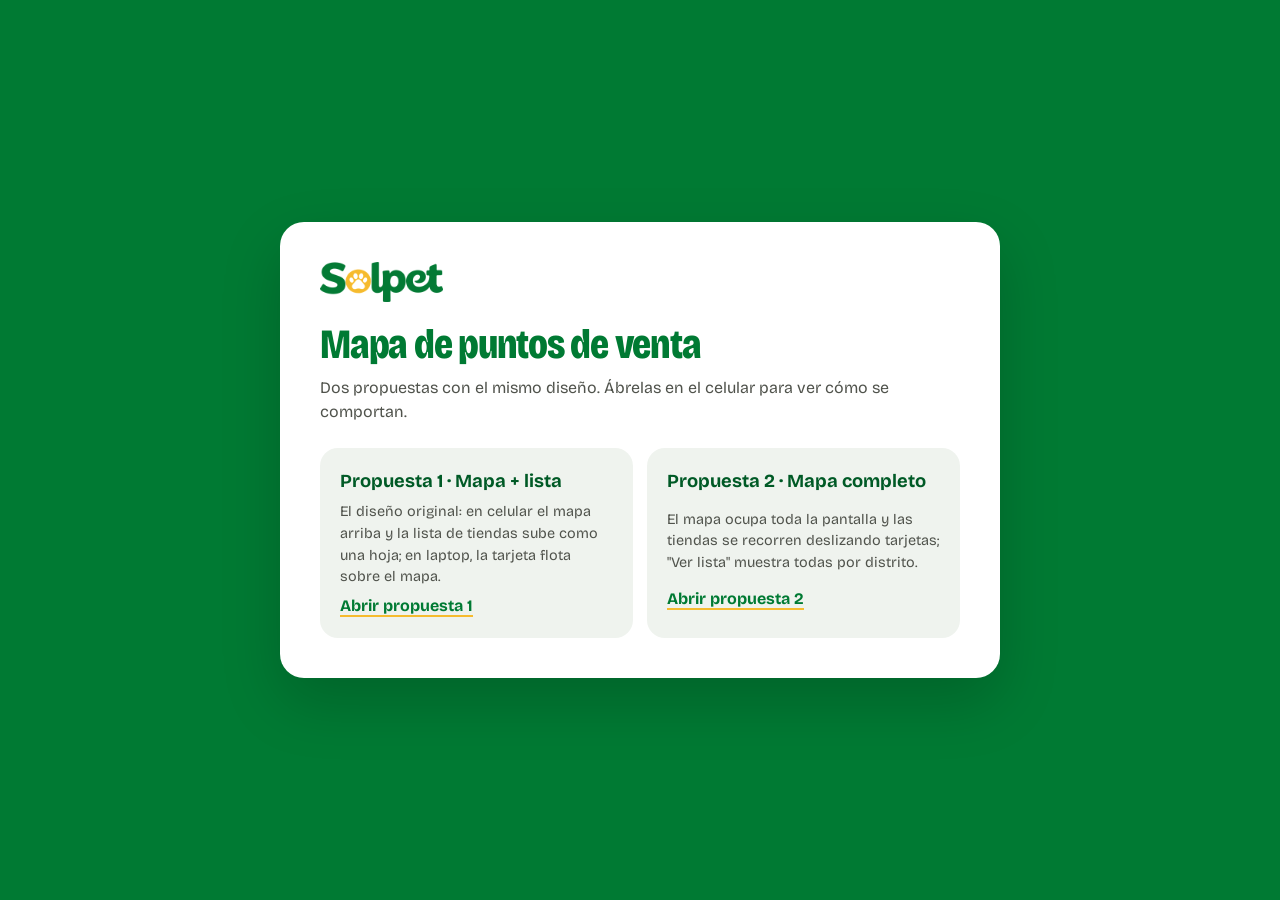
==== index.html @ 0535cb9a "Mapa de puntos de venta Solpet: dos propuestas y QR Mapa interactivo con el logo de Solpet y el verd" ====
<!doctype html>
<html lang="es">
<head>
  <meta charset="utf-8">
  <meta name="viewport" content="width=device-width, initial-scale=1, viewport-fit=cover">
  <title>Solpet | Mapa de puntos de venta</title>
  <meta name="robots" content="noindex">
  <meta name="theme-color" content="#007A33">
  <link rel="icon" type="image/png" href="assets/favicon.png">
  <link rel="preconnect" href="https://fonts.googleapis.com">
  <link rel="preconnect" href="https://fonts.gstatic.com" crossorigin>
  <link href="https://fonts.googleapis.com/css2?family=Bricolage+Grotesque:opsz,wdth,wght@12..96,75..100,400..800&display=swap" rel="stylesheet">
  <link rel="stylesheet" href="comun/base.css">
  <style>
    body { min-height: 100svh; display: grid; place-items: center; padding: 24px 16px calc(24px + var(--safe-b)); background: var(--verde); }
    .pick { width: min(720px, 100%); background: var(--blanco); border-radius: 24px; padding: clamp(22px, 5vw, 40px); box-shadow: 0 24px 60px rgba(0, 0, 0, .18); }
    .pick > img { height: 40px; width: auto; }
    h1 { margin-top: 22px; font-weight: 800; font-variation-settings: "wdth" 80; font-size: clamp(1.9rem, 6vw, 2.6rem); line-height: 1; letter-spacing: -.03em; color: var(--verde); }
    .pick > p { margin-top: 10px; }
    .opts { display: grid; grid-template-columns: repeat(auto-fit, minmax(240px, 1fr)); gap: 14px; margin-top: 24px; }
    .opt { display: grid; gap: 6px; padding: 18px; border-radius: 18px; background: var(--bruma); text-decoration: none; border: 2px solid transparent; transition: border-color .2s; }
    .opt:hover { border-color: var(--amarillo); }
    .opt b { color: var(--verde-900); font-size: 1.15rem; }
    .opt span { font-size: .9rem; }
    .opt em { font-style: normal; font-weight: 700; color: var(--verde); text-decoration: underline; text-decoration-color: var(--amarillo); text-decoration-thickness: 2px; text-underline-offset: 4px; }
  </style>
</head>
<body>
  <main class="pick">
    <img src="assets/solpet-logo.webp" alt="Solpet" width="640" height="208">
    <h1>Mapa de puntos de venta</h1>
    <p>Dos propuestas con el mismo diseño. Ábrelas en el celular para ver cómo se comportan.</p>
    <div class="opts">
      <a class="opt" href="propuesta-1/">
        <b>Propuesta 1 · Mapa + lista</b>
        <span>El diseño original: en celular el mapa arriba y la lista de tiendas sube como una hoja; en laptop, la tarjeta flota sobre el mapa.</span>
        <em>Abrir propuesta 1</em>
      </a>
      <a class="opt" href="propuesta-2/">
        <b>Propuesta 2 · Mapa completo</b>
        <span>El mapa ocupa toda la pantalla y las tiendas se recorren deslizando tarjetas; "Ver lista" muestra todas por distrito.</span>
        <em>Abrir propuesta 2</em>
      </a>
    </div>
  </main>
</body>
</html>
---- comun/base.css ----
/* Mapa Solpet: paleta, tipografía y piezas comunes (lista de tiendas, buscador, pines) */
:root {
  --verde: #007A33;
  --verde-900: #005a26;
  --verde-050: #e6f2ea;
  --amarillo: #F6BB2F;
  --amarillo-100: #fdf1d3;
  --plomo: #50534c;
  --bruma: #eff3ee;
  --linea: #dfe6df;
  --blanco: #ffffff;

  --display: "Bricolage Grotesque", system-ui, -apple-system, "Segoe UI", sans-serif;
  --ease: cubic-bezier(.7, 0, .2, 1);
  --safe-b: env(safe-area-inset-bottom, 0px);
  --safe-t: env(safe-area-inset-top, 0px);
}

*, *::before, *::after { box-sizing: border-box; }
html { -webkit-text-size-adjust: 100%; }
body {
  margin: 0;
  background: var(--bruma);
  color: var(--plomo);
  font-family: var(--display);
  font-size: 1rem;
  line-height: 1.5;
  font-optical-sizing: auto;
  -webkit-font-smoothing: antialiased;
  -webkit-tap-highlight-color: transparent;
}
img { display: block; max-width: 100%; }
h1, h2, h3, p, ul { margin: 0; }
ul { padding: 0; list-style: none; }
a { color: inherit; }
button, input { font: inherit; color: inherit; }
:focus-visible { outline: 2.5px solid var(--verde); outline-offset: 2px; }
[hidden] { display: none !important; }
.sr-only {
  position: absolute; width: 1px; height: 1px; overflow: hidden;
  clip: rect(0 0 0 0); white-space: nowrap;
}

/* ---------- botones ---------- */
.btn {
  display: inline-flex; align-items: center; justify-content: center; gap: 8px;
  min-height: 46px; padding: 0 18px;
  border-radius: 999px; border: 2px solid transparent;
  font-weight: 700; font-size: .95rem; line-height: 1; white-space: nowrap;
  text-decoration: none; cursor: pointer;
  transition: background-color .2s, color .2s, border-color .2s, transform .2s;
}
.btn:active { transform: scale(.97); }
.btn svg { width: 18px; height: 18px; flex: none; }
.btn--verde { background: var(--verde); color: var(--blanco); }
.btn--verde:hover { background: var(--verde-900); }
.btn--verde:disabled { opacity: .7; cursor: progress; }

/* ---------- buscador ---------- */
.search { position: relative; flex: 1; min-width: 0; }
.search svg {
  position: absolute; left: 15px; top: 50%; width: 18px; height: 18px; transform: translateY(-50%);
  color: var(--verde); pointer-events: none;
}
.search input {
  width: 100%; min-height: 46px; padding: 0 16px 0 42px;
  border: 1.5px solid #cfdad1; border-radius: 999px; background: var(--bruma); color: var(--verde-900);
  font-size: 1rem; /* 16px: evita que iOS haga zoom al escribir */
  -webkit-appearance: none; appearance: none;
}
.search input::placeholder { color: #85908a; }
.search input:focus-visible { outline: none; border-color: var(--verde); background: var(--blanco); box-shadow: 0 0 0 3px rgba(0, 122, 51, .15); }
.search input::-webkit-search-cancel-button { cursor: pointer; }

/* ---------- lista de tiendas ---------- */
.stores__count { font-size: .88rem; color: var(--plomo); }
.stores__district {
  position: sticky; top: 0; z-index: 1;
  display: flex; justify-content: space-between; align-items: center;
  padding: 12px 0 6px; background: var(--blanco);
  font-size: .78rem; font-weight: 700; letter-spacing: .03em; text-transform: uppercase; color: var(--verde);
}
.stores__district span {
  min-width: 24px; height: 24px; padding: 0 6px; border-radius: 999px; display: grid; place-items: center;
  background: var(--verde-050); font-size: .75rem;
}
.store {
  display: grid; grid-template-columns: 52px minmax(0, 1fr) auto; align-items: center; gap: 12px;
  padding: 10px; margin: 0 -10px; border-radius: 14px;
  cursor: pointer;
  transition: background-color .15s;
}
@media (hover: hover) { .store:hover { background: var(--bruma); } }
.store.is-active { background: var(--amarillo-100); box-shadow: inset 3px 0 0 var(--amarillo); }
.store__pick { min-width: 0; padding: 0; background: none; border: 0; text-align: left; cursor: pointer; }
.store__pick:focus-visible { outline-offset: 6px; border-radius: 4px; }
.store__logo {
  width: 52px; height: 52px; display: grid; place-items: center; flex: none;
  background: var(--blanco); border: 1px solid #e3e8e2; border-radius: 12px; overflow: hidden;
}
.store__logo img { width: 100%; height: 100%; object-fit: cover; }
.store__logo--initials { background: var(--verde); border-color: var(--verde); color: var(--amarillo); font-weight: 800; font-size: 1.05rem; letter-spacing: .02em; }
.store--online, .store--nopin { cursor: default; }
.store--online:hover, .store--nopin:hover { background: none; }
.store--online .store__pick, .store--nopin .store__pick { cursor: default; color: inherit; }
.store__name { display: block; font-weight: 700; color: var(--verde-900); line-height: 1.2; }
.store__addr { display: block; font-size: .85rem; line-height: 1.3; margin-top: 2px; }
.store__note { display: block; font-size: .78rem; line-height: 1.3; color: var(--verde); margin-top: 2px; }
.store__dist { display: inline-block; margin-top: 4px; padding: 1px 8px; border-radius: 999px; background: var(--verde-050); font-size: .76rem; color: var(--verde-900); font-weight: 700; }
.store__go {
  display: inline-flex; align-items: center; min-height: 36px;
  font-size: .84rem; font-weight: 700; color: var(--verde);
  text-decoration: underline; text-decoration-color: var(--amarillo); text-decoration-thickness: 2px; text-underline-offset: 4px;
  white-space: nowrap;
}
.store__go:hover { color: var(--verde-900); }
.store__links { display: flex; flex-direction: column; align-items: flex-end; gap: 0; }
.store__web {
  display: inline-flex; align-items: center; gap: 4px; min-height: 32px;
  font-size: .8rem; font-weight: 700; color: var(--verde-900); white-space: nowrap; text-decoration: none;
}
.store__web::after { content: "↗"; font-size: .9em; color: var(--verde); }
.store__web:hover { text-decoration: underline; text-decoration-color: var(--amarillo); text-decoration-thickness: 2px; text-underline-offset: 4px; }
.stores__empty { padding: 18px 0; font-size: .92rem; }

/* ---------- mapa ---------- */
.map { background: var(--bruma); }
.map__fallback { position: absolute; inset: 0; display: grid; place-items: center; color: var(--verde); padding: 24px; text-align: center; }
.me-dot {
  width: 18px; height: 18px; border-radius: 50%;
  background: #2f7bf5; border: 3px solid var(--blanco);
  box-shadow: 0 0 0 6px rgba(47, 123, 245, .25), 0 2px 6px rgba(0, 0, 0, .25);
}
.maplibregl-ctrl-group { border-radius: 12px !important; box-shadow: 0 6px 18px rgba(0, 60, 25, .16) !important; overflow: hidden; }
.maplibregl-ctrl-group button { width: 38px !important; height: 38px !important; }
.maplibregl-ctrl-attrib { font-size: 10px; }
.maplibregl-cooperative-gesture-screen { font-family: var(--display); background: rgba(0, 90, 38, .55) !important; }

/* tarjeta emergente del pin */
.maplibregl-popup-content {
  padding: 14px 16px; border-radius: 16px;
  font-family: var(--display); color: var(--plomo);
  box-shadow: 0 14px 34px rgba(0, 60, 25, .22);
}
.maplibregl-popup-close-button { font-size: 20px; width: 32px; height: 32px; color: var(--verde); border-radius: 0 16px 0 10px; }
.pop { display: grid; gap: 3px; min-width: 190px; padding-right: 10px; }
.pop .store__logo { width: 56px; height: 56px; margin-bottom: 6px; }
.pop strong { color: var(--verde-900); font-size: 1rem; line-height: 1.2; }
.pop span { font-size: .85rem; line-height: 1.35; }
.pop .store__links { flex-direction: row; justify-content: flex-start; gap: 16px; margin-top: 2px; }
.pop .store__go, .pop .store__web { min-height: 30px; }

@media (prefers-reduced-motion: reduce) {
  *, *::before, *::after { transition-duration: 0s !important; animation-duration: 0s !important; scroll-behavior: auto !important; }
}
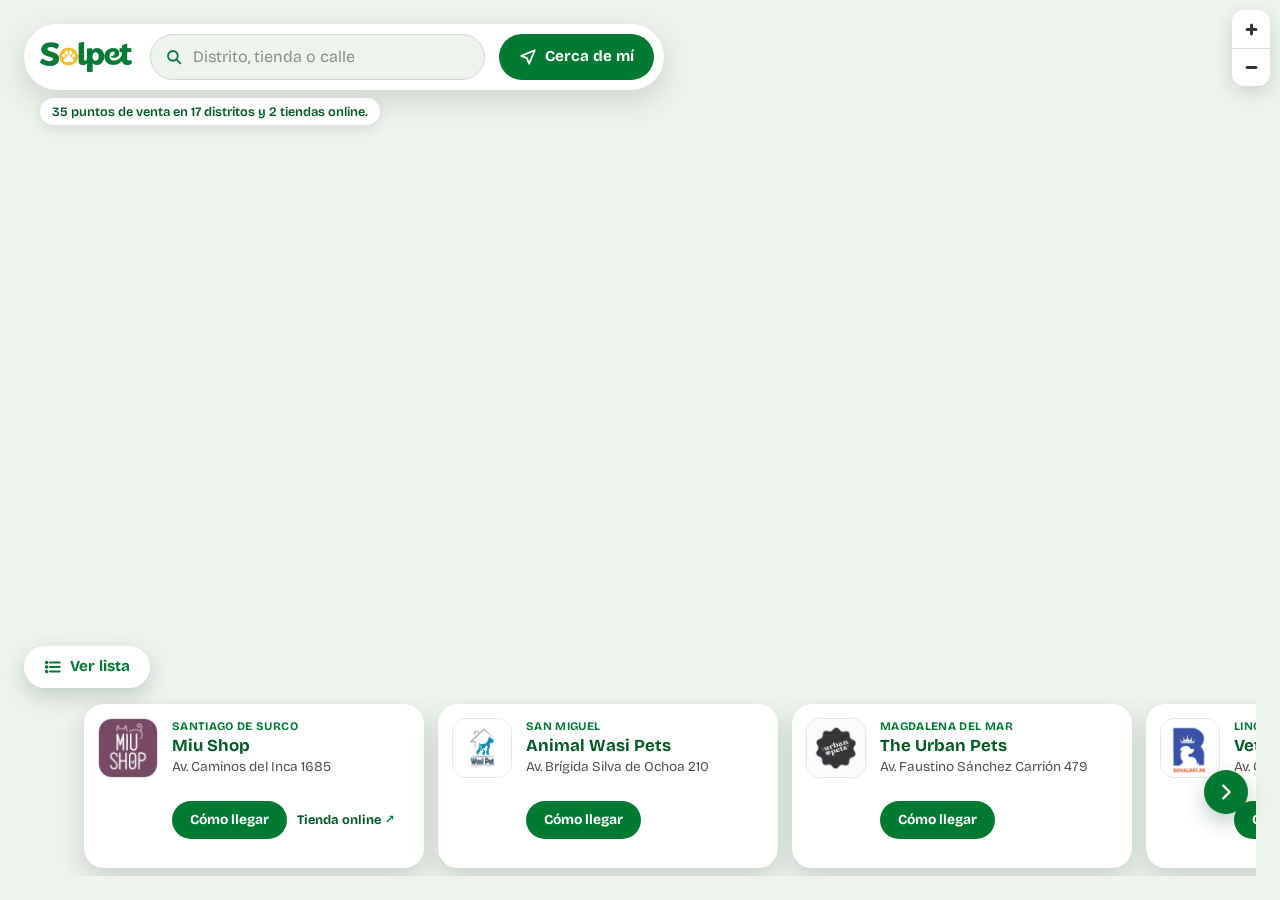
==== commit 716eaf65: "Solo la propuesta 2 en la raiz del sitio, logos que faltaban y QR nuevo El mapa a pantalla completa " ====
--- a/index.html
+++ b/index.html
@@ -3,45 +3,68 @@
 <head>
   <meta charset="utf-8">
   <meta name="viewport" content="width=device-width, initial-scale=1, viewport-fit=cover">
-  <title>Solpet | Mapa de puntos de venta</title>
-  <meta name="robots" content="noindex">
+  <title>Solpet | Puntos de venta</title>
+  <meta name="description" content="Encuentra las tiendas y veterinarias de Lima donde están los productos de Solpet.">
   <meta name="theme-color" content="#007A33">
   <link rel="icon" type="image/png" href="assets/favicon.png">
+  <link rel="apple-touch-icon" href="assets/apple-touch-icon.png">
+  <meta property="og:title" content="Solpet | Puntos de venta">
+  <meta property="og:description" content="Encuentra las tiendas y veterinarias de Lima donde están los productos de Solpet.">
+  <meta property="og:image" content="assets/icono-512.png">
   <link rel="preconnect" href="https://fonts.googleapis.com">
   <link rel="preconnect" href="https://fonts.gstatic.com" crossorigin>
+  <link rel="preconnect" href="https://tiles.openfreemap.org" crossorigin>
   <link href="https://fonts.googleapis.com/css2?family=Bricolage+Grotesque:opsz,wdth,wght@12..96,75..100,400..800&display=swap" rel="stylesheet">
-  <link rel="stylesheet" href="comun/base.css">
-  <style>
-    body { min-height: 100svh; display: grid; place-items: center; padding: 24px 16px calc(24px + var(--safe-b)); background: var(--verde); }
-    .pick { width: min(720px, 100%); background: var(--blanco); border-radius: 24px; padding: clamp(22px, 5vw, 40px); box-shadow: 0 24px 60px rgba(0, 0, 0, .18); }
-    .pick > img { height: 40px; width: auto; }
-    h1 { margin-top: 22px; font-weight: 800; font-variation-settings: "wdth" 80; font-size: clamp(1.9rem, 6vw, 2.6rem); line-height: 1; letter-spacing: -.03em; color: var(--verde); }
-    .pick > p { margin-top: 10px; }
-    .opts { display: grid; grid-template-columns: repeat(auto-fit, minmax(240px, 1fr)); gap: 14px; margin-top: 24px; }
-    .opt { display: grid; gap: 6px; padding: 18px; border-radius: 18px; background: var(--bruma); text-decoration: none; border: 2px solid transparent; transition: border-color .2s; }
-    .opt:hover { border-color: var(--amarillo); }
-    .opt b { color: var(--verde-900); font-size: 1.15rem; }
-    .opt span { font-size: .9rem; }
-    .opt em { font-style: normal; font-weight: 700; color: var(--verde); text-decoration: underline; text-decoration-color: var(--amarillo); text-decoration-thickness: 2px; text-underline-offset: 4px; }
-  </style>
+  <link rel="stylesheet" href="assets/vendor/maplibre/maplibre-gl.css">
+  <link rel="stylesheet" href="mapa/base.css">
+  <link rel="stylesheet" href="mapa/estilos.css">
+  <script src="assets/vendor/maplibre/maplibre-gl.js" defer></script>
+  <script src="mapa/tiendas.js" defer></script>
+  <script src="mapa/mapa.js" defer></script>
+  <script src="mapa/app.js" defer></script>
 </head>
 <body>
-  <main class="pick">
-    <img src="assets/solpet-logo.webp" alt="Solpet" width="640" height="208">
-    <h1>Mapa de puntos de venta</h1>
-    <p>Dos propuestas con el mismo diseño. Ábrelas en el celular para ver cómo se comportan.</p>
-    <div class="opts">
-      <a class="opt" href="propuesta-1/">
-        <b>Propuesta 1 · Mapa + lista</b>
-        <span>El diseño original: en celular el mapa arriba y la lista de tiendas sube como una hoja; en laptop, la tarjeta flota sobre el mapa.</span>
-        <em>Abrir propuesta 1</em>
-      </a>
-      <a class="opt" href="propuesta-2/">
-        <b>Propuesta 2 · Mapa completo</b>
-        <span>El mapa ocupa toda la pantalla y las tiendas se recorren deslizando tarjetas; "Ver lista" muestra todas por distrito.</span>
-        <em>Abrir propuesta 2</em>
-      </a>
+  <h1 class="sr-only">Solpet: puntos de venta en Lima</h1>
+  <div class="map" id="map" role="region" aria-label="Mapa de puntos de venta en Lima"></div>
+
+  <!-- barra superior: logo, buscador y "cerca de mí" -->
+  <header class="bar">
+    <div class="bar__row">
+      <img class="bar__logo" src="assets/solpet-logo.webp" alt="Solpet" width="640" height="208">
+      <label class="search">
+        <span class="sr-only">Buscar por distrito, tienda o calle</span>
+        <svg viewBox="0 0 24 24" aria-hidden="true" fill="none" stroke="currentColor" stroke-width="2.4" stroke-linecap="round"><circle cx="10.5" cy="10.5" r="6.5"/><path d="m15.5 15.5 5 5"/></svg>
+        <input id="store-q" type="search" placeholder="Distrito, tienda o calle" autocomplete="off" enterkeyhint="search">
+      </label>
+      <button class="btn btn--verde bar__near" id="near-me" type="button" aria-label="Ver los puntos de venta más cercanos a mí">
+        <svg viewBox="0 0 24 24" aria-hidden="true" fill="none" stroke="currentColor" stroke-width="2.4" stroke-linecap="round" stroke-linejoin="round"><path d="M21 3 3 10.5l7.5 3 3 7.5z"/></svg>
+        <span>Cerca de mí</span>
+      </button>
     </div>
-  </main>
+    <p class="bar__count" id="store-count" aria-live="polite"></p>
+  </header>
+
+  <!-- tarjetas que se deslizan; cada una corresponde a un pin -->
+  <section class="deck" aria-label="Puntos de venta">
+    <button class="btn deck__list-btn" id="open-list" type="button" aria-expanded="false" aria-controls="sheet">
+      <svg viewBox="0 0 24 24" aria-hidden="true" fill="none" stroke="currentColor" stroke-width="2.4" stroke-linecap="round"><path d="M8 6h13M8 12h13M8 18h13"/><circle cx="3.5" cy="6" r="1.2" fill="currentColor"/><circle cx="3.5" cy="12" r="1.2" fill="currentColor"/><circle cx="3.5" cy="18" r="1.2" fill="currentColor"/></svg>
+      <span>Ver lista</span>
+    </button>
+    <button class="deck__nav deck__nav--prev" type="button" data-dir="-1" aria-label="Tienda anterior"><svg viewBox="0 0 24 24" aria-hidden="true" fill="none" stroke="currentColor" stroke-width="2.6" stroke-linecap="round" stroke-linejoin="round"><path d="m15 5-7 7 7 7"/></svg></button>
+    <ul class="deck__track" id="deck"></ul>
+    <button class="deck__nav deck__nav--next" type="button" data-dir="1" aria-label="Tienda siguiente"><svg viewBox="0 0 24 24" aria-hidden="true" fill="none" stroke="currentColor" stroke-width="2.6" stroke-linecap="round" stroke-linejoin="round"><path d="m9 5 7 7-7 7"/></svg></button>
+  </section>
+
+  <!-- lista completa por distrito -->
+  <aside class="sheet" id="sheet" aria-labelledby="t-lista" inert>
+    <div class="sheet__head">
+      <span class="sheet__grip" aria-hidden="true"></span>
+      <h2 class="sheet__title" id="t-lista">Encuéntranos en</h2>
+      <button class="sheet__close" id="close-list" type="button" aria-label="Cerrar la lista y volver al mapa">
+        <svg viewBox="0 0 24 24" aria-hidden="true" fill="none" stroke="currentColor" stroke-width="2.6" stroke-linecap="round"><path d="M6 6l12 12M18 6 6 18"/></svg>
+      </button>
+    </div>
+    <div class="sheet__list" id="store-list"></div>
+  </aside>
 </body>
 </html>
--- a/assets/vendor/maplibre/maplibre-gl.css
+++ b/assets/vendor/maplibre/maplibre-gl.css
@@ -0,0 +1 @@
+.maplibregl-map{font:12px/20px Helvetica Neue,Arial,Helvetica,sans-serif;overflow:hidden;position:relative;-webkit-tap-highlight-color:rgb(0 0 0/0)}.maplibregl-canvas{left:0;position:absolute;top:0}.maplibregl-map:fullscreen{height:100%;width:100%}.maplibregl-ctrl-group button.maplibregl-ctrl-compass{touch-action:none}.maplibregl-canvas-container.maplibregl-interactive,.maplibregl-ctrl-group button.maplibregl-ctrl-compass{cursor:grab;-webkit-user-select:none;-moz-user-select:none;user-select:none}.maplibregl-canvas-container.maplibregl-interactive.maplibregl-track-pointer{cursor:pointer}.maplibregl-canvas-container.maplibregl-interactive:active,.maplibregl-ctrl-group button.maplibregl-ctrl-compass:active{cursor:grabbing}.maplibregl-canvas-container.maplibregl-touch-zoom-rotate,.maplibregl-canvas-container.maplibregl-touch-zoom-rotate .maplibregl-canvas{touch-action:pan-x pan-y}.maplibregl-canvas-container.maplibregl-touch-drag-pan,.maplibregl-canvas-container.maplibregl-touch-drag-pan .maplibregl-canvas{touch-action:pinch-zoom}.maplibregl-canvas-container.maplibregl-touch-zoom-rotate.maplibregl-touch-drag-pan,.maplibregl-canvas-container.maplibregl-touch-zoom-rotate.maplibregl-touch-drag-pan .maplibregl-canvas{touch-action:none}.maplibregl-canvas-container.maplibregl-touch-drag-pan.maplibregl-cooperative-gestures,.maplibregl-canvas-container.maplibregl-touch-drag-pan.maplibregl-cooperative-gestures .maplibregl-canvas{touch-action:pan-x pan-y}.maplibregl-ctrl-bottom-left,.maplibregl-ctrl-bottom-right,.maplibregl-ctrl-top-left,.maplibregl-ctrl-top-right{pointer-events:none;position:absolute;z-index:2}.maplibregl-ctrl-top-left{left:0;top:0}.maplibregl-ctrl-top-right{right:0;top:0}.maplibregl-ctrl-bottom-left{bottom:0;left:0}.maplibregl-ctrl-bottom-right{bottom:0;right:0}.maplibregl-ctrl{clear:both;pointer-events:auto;transform:translate(0)}.maplibregl-ctrl-top-left .maplibregl-ctrl{float:left;margin:10px 0 0 10px}.maplibregl-ctrl-top-right .maplibregl-ctrl{float:right;margin:10px 10px 0 0}.maplibregl-ctrl-bottom-left .maplibregl-ctrl{float:left;margin:0 0 10px 10px}.maplibregl-ctrl-bottom-right .maplibregl-ctrl{float:right;margin:0 10px 10px 0}.maplibregl-ctrl-group{background:#fff;border-radius:4px}.maplibregl-ctrl-group:not(:empty){box-shadow:0 0 0 2px rgba(0,0,0,.1)}@media (forced-colors:active){.maplibregl-ctrl-group:not(:empty){box-shadow:0 0 0 2px ButtonText}}.maplibregl-ctrl-group button{background-color:transparent;border:0;box-sizing:border-box;cursor:pointer;display:block;height:29px;outline:none;padding:0;width:29px}.maplibregl-ctrl-group button+button{border-top:1px solid #ddd}.maplibregl-ctrl button .maplibregl-ctrl-icon{background-position:50%;background-repeat:no-repeat;display:block;height:100%;width:100%}@media (forced-colors:active){.maplibregl-ctrl-icon{background-color:transparent}.maplibregl-ctrl-group button+button{border-top:1px solid ButtonText}}.maplibregl-ctrl button::-moz-focus-inner{border:0;padding:0}.maplibregl-ctrl-attrib-button:focus,.maplibregl-ctrl-group button:focus{box-shadow:0 0 2px 2px #0096ff}.maplibregl-ctrl button:disabled{cursor:not-allowed}.maplibregl-ctrl button:disabled .maplibregl-ctrl-icon{opacity:.25}.maplibregl-ctrl button:not(:disabled):hover{background-color:rgb(0 0 0/5%)}.maplibregl-ctrl-group button:focus:focus-visible{box-shadow:0 0 2px 2px #0096ff}.maplibregl-ctrl-group button:focus:not(:focus-visible){box-shadow:none}.maplibregl-ctrl-group button:focus:first-child{border-radius:4px 4px 0 0}.maplibregl-ctrl-group button:focus:last-child{border-radius:0 0 4px 4px}.maplibregl-ctrl-group button:focus:only-child{border-radius:inherit}.maplibregl-ctrl button.maplibregl-ctrl-zoom-out .maplibregl-ctrl-icon{background-image:url("data:image/svg+xml;charset=utf-8,%3Csvg xmlns='http://www.w3.org/2000/svg' width='29' height='29' fill='%23333' viewBox='0 0 29 29'%3E%3Cpath d='M10 13c-.75 0-1.5.75-1.5 1.5S9.25 16 10 16h9c.75 0 1.5-.75 1.5-1.5S19.75 13 19 13z'/%3E%3C/svg%3E")}.maplibregl-ctrl button.maplibregl-ctrl-zoom-in .maplibregl-ctrl-icon{background-image:url("data:image/svg+xml;charset=utf-8,%3Csvg xmlns='http://www.w3.org/2000/svg' width='29' height='29' fill='%23333' viewBox='0 0 29 29'%3E%3Cpath d='M14.5 8.5c-.75 0-1.5.75-1.5 1.5v3h-3c-.75 0-1.5.75-1.5 1.5S9.25 16 10 16h3v3c0 .75.75 1.5 1.5 1.5S16 19.75 16 19v-3h3c.75 0 1.5-.75 1.5-1.5S19.75 13 19 13h-3v-3c0-.75-.75-1.5-1.5-1.5'/%3E%3C/svg%3E")}@media (forced-colors:active){.maplibregl-ctrl button.maplibregl-ctrl-zoom-out .maplibregl-ctrl-icon{background-image:url("data:image/svg+xml;charset=utf-8,%3Csvg xmlns='http://www.w3.org/2000/svg' width='29' height='29' fill='%23fff' viewBox='0 0 29 29'%3E%3Cpath d='M10 13c-.75 0-1.5.75-1.5 1.5S9.25 16 10 16h9c.75 0 1.5-.75 1.5-1.5S19.75 13 19 13z'/%3E%3C/svg%3E")}.maplibregl-ctrl button.maplibregl-ctrl-zoom-in .maplibregl-ctrl-icon{background-image:url("data:image/svg+xml;charset=utf-8,%3Csvg xmlns='http://www.w3.org/2000/svg' width='29' height='29' fill='%23fff' viewBox='0 0 29 29'%3E%3Cpath d='M14.5 8.5c-.75 0-1.5.75-1.5 1.5v3h-3c-.75 0-1.5.75-1.5 1.5S9.25 16 10 16h3v3c0 .75.75 1.5 1.5 1.5S16 19.75 16 19v-3h3c.75 0 1.5-.75 1.5-1.5S19.75 13 19 13h-3v-3c0-.75-.75-1.5-1.5-1.5'/%3E%3C/svg%3E")}}@media (forced-colors:active) and (prefers-color-scheme:light){.maplibregl-ctrl button.maplibregl-ctrl-zoom-out .maplibregl-ctrl-icon{background-image:url("data:image/svg+xml;charset=utf-8,%3Csvg xmlns='http://www.w3.org/2000/svg' width='29' height='29' viewBox='0 0 29 29'%3E%3Cpath d='M10 13c-.75 0-1.5.75-1.5 1.5S9.25 16 10 16h9c.75 0 1.5-.75 1.5-1.5S19.75 13 19 13z'/%3E%3C/svg%3E")}.maplibregl-ctrl button.maplibregl-ctrl-zoom-in .maplibregl-ctrl-icon{background-image:url("data:image/svg+xml;charset=utf-8,%3Csvg xmlns='http://www.w3.org/2000/svg' width='29' height='29' viewBox='0 0 29 29'%3E%3Cpath d='M14.5 8.5c-.75 0-1.5.75-1.5 1.5v3h-3c-.75 0-1.5.75-1.5 1.5S9.25 16 10 16h3v3c0 .75.75 1.5 1.5 1.5S16 19.75 16 19v-3h3c.75 0 1.5-.75 1.5-1.5S19.75 13 19 13h-3v-3c0-.75-.75-1.5-1.5-1.5'/%3E%3C/svg%3E")}}.maplibregl-ctrl button.maplibregl-ctrl-fullscreen .maplibregl-ctrl-icon{background-image:url("data:image/svg+xml;charset=utf-8,%3Csvg xmlns='http://www.w3.org/2000/svg' width='29' height='29' fill='%23333' viewBox='0 0 29 29'%3E%3Cpath d='M24 16v5.5c0 1.75-.75 2.5-2.5 2.5H16v-1l3-1.5-4-5.5 1-1 5.5 4 1.5-3zM6 16l1.5 3 5.5-4 1 1-4 5.5 3 1.5v1H7.5C5.75 24 5 23.25 5 21.5V16zm7-11v1l-3 1.5 4 5.5-1 1-5.5-4L6 13H5V7.5C5 5.75 5.75 5 7.5 5zm11 2.5c0-1.75-.75-2.5-2.5-2.5H16v1l3 1.5-4 5.5 1 1 5.5-4 1.5 3h1z'/%3E%3C/svg%3E")}.maplibregl-ctrl button.maplibregl-ctrl-shrink .maplibregl-ctrl-icon{background-image:url("data:image/svg+xml;charset=utf-8,%3Csvg xmlns='http://www.w3.org/2000/svg' width='29' height='29' viewBox='0 0 29 29'%3E%3Cpath d='M18.5 16c-1.75 0-2.5.75-2.5 2.5V24h1l1.5-3 5.5 4 1-1-4-5.5 3-1.5v-1zM13 18.5c0-1.75-.75-2.5-2.5-2.5H5v1l3 1.5L4 24l1 1 5.5-4 1.5 3h1zm3-8c0 1.75.75 2.5 2.5 2.5H24v-1l-3-1.5L25 5l-1-1-5.5 4L17 5h-1zM10.5 13c1.75 0 2.5-.75 2.5-2.5V5h-1l-1.5 3L5 4 4 5l4 5.5L5 12v1z'/%3E%3C/svg%3E")}@media (forced-colors:active){.maplibregl-ctrl button.maplibregl-ctrl-fullscreen .maplibregl-ctrl-icon{background-image:url("data:image/svg+xml;charset=utf-8,%3Csvg xmlns='http://www.w3.org/2000/svg' width='29' height='29' fill='%23fff' viewBox='0 0 29 29'%3E%3Cpath d='M24 16v5.5c0 1.75-.75 2.5-2.5 2.5H16v-1l3-1.5-4-5.5 1-1 5.5 4 1.5-3zM6 16l1.5 3 5.5-4 1 1-4 5.5 3 1.5v1H7.5C5.75 24 5 23.25 5 21.5V16zm7-11v1l-3 1.5 4 5.5-1 1-5.5-4L6 13H5V7.5C5 5.75 5.75 5 7.5 5zm11 2.5c0-1.75-.75-2.5-2.5-2.5H16v1l3 1.5-4 5.5 1 1 5.5-4 1.5 3h1z'/%3E%3C/svg%3E")}.maplibregl-ctrl button.maplibregl-ctrl-shrink .maplibregl-ctrl-icon{background-image:url("data:image/svg+xml;charset=utf-8,%3Csvg xmlns='http://www.w3.org/2000/svg' width='29' height='29' fill='%23fff' viewBox='0 0 29 29'%3E%3Cpath d='M18.5 16c-1.75 0-2.5.75-2.5 2.5V24h1l1.5-3 5.5 4 1-1-4-5.5 3-1.5v-1zM13 18.5c0-1.75-.75-2.5-2.5-2.5H5v1l3 1.5L4 24l1 1 5.5-4 1.5 3h1zm3-8c0 1.75.75 2.5 2.5 2.5H24v-1l-3-1.5L25 5l-1-1-5.5 4L17 5h-1zM10.5 13c1.75 0 2.5-.75 2.5-2.5V5h-1l-1.5 3L5 4 4 5l4 5.5L5 12v1z'/%3E%3C/svg%3E")}}@media (forced-colors:active) and (prefers-color-scheme:light){.maplibregl-ctrl button.maplibregl-ctrl-fullscreen .maplibregl-ctrl-icon{background-image:url("data:image/svg+xml;charset=utf-8,%3Csvg xmlns='http://www.w3.org/2000/svg' width='29' height='29' viewBox='0 0 29 29'%3E%3Cpath d='M24 16v5.5c0 1.75-.75 2.5-2.5 2.5H16v-1l3-1.5-4-5.5 1-1 5.5 4 1.5-3zM6 16l1.5 3 5.5-4 1 1-4 5.5 3 1.5v1H7.5C5.75 24 5 23.25 5 21.5V16zm7-11v1l-3 1.5 4 5.5-1 1-5.5-4L6 13H5V7.5C5 5.75 5.75 5 7.5 5zm11 2.5c0-1.75-.75-2.5-2.5-2.5H16v1l3 1.5-4 5.5 1 1 5.5-4 1.5 3h1z'/%3E%3C/svg%3E")}.maplibregl-ctrl button.maplibregl-ctrl-shrink .maplibregl-ctrl-icon{background-image:url("data:image/svg+xml;charset=utf-8,%3Csvg xmlns='http://www.w3.org/2000/svg' width='29' height='29' viewBox='0 0 29 29'%3E%3Cpath d='M18.5 16c-1.75 0-2.5.75-2.5 2.5V24h1l1.5-3 5.5 4 1-1-4-5.5 3-1.5v-1zM13 18.5c0-1.75-.75-2.5-2.5-2.5H5v1l3 1.5L4 24l1 1 5.5-4 1.5 3h1zm3-8c0 1.75.75 2.5 2.5 2.5H24v-1l-3-1.5L25 5l-1-1-5.5 4L17 5h-1zM10.5 13c1.75 0 2.5-.75 2.5-2.5V5h-1l-1.5 3L5 4 4 5l4 5.5L5 12v1z'/%3E%3C/svg%3E")}}.maplibregl-ctrl button.maplibregl-ctrl-compass .maplibregl-ctrl-icon{background-image:url("data:image/svg+xml;charset=utf-8,%3Csvg xmlns='http://www.w3.org/2000/svg' width='29' height='29' fill='%23333' viewBox='0 0 29 29'%3E%3Cpath d='m10.5 14 4-8 4 8z'/%3E%3Cpath fill='%23ccc' d='m10.5 16 4 8 4-8z'/%3E%3C/svg%3E")}@media (forced-colors:active){.maplibregl-ctrl button.maplibregl-ctrl-compass .maplibregl-ctrl-icon{background-image:url("data:image/svg+xml;charset=utf-8,%3Csvg xmlns='http://www.w3.org/2000/svg' width='29' height='29' fill='%23fff' viewBox='0 0 29 29'%3E%3Cpath d='m10.5 14 4-8 4 8z'/%3E%3Cpath fill='%23ccc' d='m10.5 16 4 8 4-8z'/%3E%3C/svg%3E")}}@media (forced-colors:active) and (prefers-color-scheme:light){.maplibregl-ctrl button.maplibregl-ctrl-compass .maplibregl-ctrl-icon{background-image:url("data:image/svg+xml;charset=utf-8,%3Csvg xmlns='http://www.w3.org/2000/svg' width='29' height='29' viewBox='0 0 29 29'%3E%3Cpath d='m10.5 14 4-8 4 8z'/%3E%3Cpath fill='%23ccc' d='m10.5 16 4 8 4-8z'/%3E%3C/svg%3E")}}.maplibregl-ctrl button.maplibregl-ctrl-terrain .maplibregl-ctrl-icon{background-image:url("data:image/svg+xml;charset=utf-8,%3Csvg xmlns='http://www.w3.org/2000/svg' width='22' height='22' fill='%23333' viewBox='0 0 22 22'%3E%3Cpath d='m1.754 13.406 4.453-4.851 3.09 3.09 3.281 3.277.969-.969-3.309-3.312 3.844-4.121 6.148 6.886h1.082v-.855l-7.207-8.07-4.84 5.187L6.169 6.57l-5.48 5.965v.871ZM.688 16.844h20.625v1.375H.688Zm0 0'/%3E%3C/svg%3E")}.maplibregl-ctrl button.maplibregl-ctrl-terrain-enabled .maplibregl-ctrl-icon{background-image:url("data:image/svg+xml;charset=utf-8,%3Csvg xmlns='http://www.w3.org/2000/svg' width='22' height='22' fill='%2333b5e5' viewBox='0 0 22 22'%3E%3Cpath d='m1.754 13.406 4.453-4.851 3.09 3.09 3.281 3.277.969-.969-3.309-3.312 3.844-4.121 6.148 6.886h1.082v-.855l-7.207-8.07-4.84 5.187L6.169 6.57l-5.48 5.965v.871ZM.688 16.844h20.625v1.375H.688Zm0 0'/%3E%3C/svg%3E")}.maplibregl-ctrl button.maplibregl-ctrl-geolocate .maplibregl-ctrl-icon{background-image:url("data:image/svg+xml;charset=utf-8,%3Csvg xmlns='http://www.w3.org/2000/svg' width='29' height='29' fill='%23333' viewBox='0 0 20 20'%3E%3Cpath d='M10 4C9 4 9 5 9 5v.1A5 5 0 0 0 5.1 9H5s-1 0-1 1 1 1 1 1h.1A5 5 0 0 0 9 14.9v.1s0 1 1 1 1-1 1-1v-.1a5 5 0 0 0 3.9-3.9h.1s1 0 1-1-1-1-1-1h-.1A5 5 0 0 0 11 5.1V5s0-1-1-1m0 2.5a3.5 3.5 0 1 1 0 7 3.5 3.5 0 1 1 0-7'/%3E%3Ccircle cx='10' cy='10' r='2'/%3E%3C/svg%3E")}.maplibregl-ctrl button.maplibregl-ctrl-geolocate:disabled .maplibregl-ctrl-icon{background-image:url("data:image/svg+xml;charset=utf-8,%3Csvg xmlns='http://www.w3.org/2000/svg' width='29' height='29' fill='%23aaa' viewBox='0 0 20 20'%3E%3Cpath d='M10 4C9 4 9 5 9 5v.1A5 5 0 0 0 5.1 9H5s-1 0-1 1 1 1 1 1h.1A5 5 0 0 0 9 14.9v.1s0 1 1 1 1-1 1-1v-.1a5 5 0 0 0 3.9-3.9h.1s1 0 1-1-1-1-1-1h-.1A5 5 0 0 0 11 5.1V5s0-1-1-1m0 2.5a3.5 3.5 0 1 1 0 7 3.5 3.5 0 1 1 0-7'/%3E%3Ccircle cx='10' cy='10' r='2'/%3E%3Cpath fill='red' d='m14 5 1 1-9 9-1-1z'/%3E%3C/svg%3E")}.maplibregl-ctrl button.maplibregl-ctrl-geolocate.maplibregl-ctrl-geolocate-active .maplibregl-ctrl-icon{background-image:url("data:image/svg+xml;charset=utf-8,%3Csvg xmlns='http://www.w3.org/2000/svg' width='29' height='29' fill='%2333b5e5' viewBox='0 0 20 20'%3E%3Cpath d='M10 4C9 4 9 5 9 5v.1A5 5 0 0 0 5.1 9H5s-1 0-1 1 1 1 1 1h.1A5 5 0 0 0 9 14.9v.1s0 1 1 1 1-1 1-1v-.1a5 5 0 0 0 3.9-3.9h.1s1 0 1-1-1-1-1-1h-.1A5 5 0 0 0 11 5.1V5s0-1-1-1m0 2.5a3.5 3.5 0 1 1 0 7 3.5 3.5 0 1 1 0-7'/%3E%3Ccircle cx='10' cy='10' r='2'/%3E%3C/svg%3E")}.maplibregl-ctrl button.maplibregl-ctrl-geolocate.maplibregl-ctrl-geolocate-active-error .maplibregl-ctrl-icon{background-image:url("data:image/svg+xml;charset=utf-8,%3Csvg xmlns='http://www.w3.org/2000/svg' width='29' height='29' fill='%23e58978' viewBox='0 0 20 20'%3E%3Cpath d='M10 4C9 4 9 5 9 5v.1A5 5 0 0 0 5.1 9H5s-1 0-1 1 1 1 1 1h.1A5 5 0 0 0 9 14.9v.1s0 1 1 1 1-1 1-1v-.1a5 5 0 0 0 3.9-3.9h.1s1 0 1-1-1-1-1-1h-.1A5 5 0 0 0 11 5.1V5s0-1-1-1m0 2.5a3.5 3.5 0 1 1 0 7 3.5 3.5 0 1 1 0-7'/%3E%3Ccircle cx='10' cy='10' r='2'/%3E%3C/svg%3E")}.maplibregl-ctrl button.maplibregl-ctrl-geolocate.maplibregl-ctrl-geolocate-background .maplibregl-ctrl-icon{background-image:url("data:image/svg+xml;charset=utf-8,%3Csvg xmlns='http://www.w3.org/2000/svg' width='29' height='29' fill='%2333b5e5' viewBox='0 0 20 20'%3E%3Cpath d='M10 4C9 4 9 5 9 5v.1A5 5 0 0 0 5.1 9H5s-1 0-1 1 1 1 1 1h.1A5 5 0 0 0 9 14.9v.1s0 1 1 1 1-1 1-1v-.1a5 5 0 0 0 3.9-3.9h.1s1 0 1-1-1-1-1-1h-.1A5 5 0 0 0 11 5.1V5s0-1-1-1m0 2.5a3.5 3.5 0 1 1 0 7 3.5 3.5 0 1 1 0-7'/%3E%3C/svg%3E")}.maplibregl-ctrl button.maplibregl-ctrl-geolocate.maplibregl-ctrl-geolocate-background-error .maplibregl-ctrl-icon{background-image:url("data:image/svg+xml;charset=utf-8,%3Csvg xmlns='http://www.w3.org/2000/svg' width='29' height='29' fill='%23e54e33' viewBox='0 0 20 20'%3E%3Cpath d='M10 4C9 4 9 5 9 5v.1A5 5 0 0 0 5.1 9H5s-1 0-1 1 1 1 1 1h.1A5 5 0 0 0 9 14.9v.1s0 1 1 1 1-1 1-1v-.1a5 5 0 0 0 3.9-3.9h.1s1 0 1-1-1-1-1-1h-.1A5 5 0 0 0 11 5.1V5s0-1-1-1m0 2.5a3.5 3.5 0 1 1 0 7 3.5 3.5 0 1 1 0-7'/%3E%3C/svg%3E")}.maplibregl-ctrl button.maplibregl-ctrl-geolocate.maplibregl-ctrl-geolocate-waiting .maplibregl-ctrl-icon{animation:maplibregl-spin 2s linear infinite}@media (forced-colors:active){.maplibregl-ctrl button.maplibregl-ctrl-geolocate .maplibregl-ctrl-icon{background-image:url("data:image/svg+xml;charset=utf-8,%3Csvg xmlns='http://www.w3.org/2000/svg' width='29' height='29' fill='%23fff' viewBox='0 0 20 20'%3E%3Cpath d='M10 4C9 4 9 5 9 5v.1A5 5 0 0 0 5.1 9H5s-1 0-1 1 1 1 1 1h.1A5 5 0 0 0 9 14.9v.1s0 1 1 1 1-1 1-1v-.1a5 5 0 0 0 3.9-3.9h.1s1 0 1-1-1-1-1-1h-.1A5 5 0 0 0 11 5.1V5s0-1-1-1m0 2.5a3.5 3.5 0 1 1 0 7 3.5 3.5 0 1 1 0-7'/%3E%3Ccircle cx='10' cy='10' r='2'/%3E%3C/svg%3E")}.maplibregl-ctrl button.maplibregl-ctrl-geolocate:disabled .maplibregl-ctrl-icon{background-image:url("data:image/svg+xml;charset=utf-8,%3Csvg xmlns='http://www.w3.org/2000/svg' width='29' height='29' fill='%23999' viewBox='0 0 20 20'%3E%3Cpath d='M10 4C9 4 9 5 9 5v.1A5 5 0 0 0 5.1 9H5s-1 0-1 1 1 1 1 1h.1A5 5 0 0 0 9 14.9v.1s0 1 1 1 1-1 1-1v-.1a5 5 0 0 0 3.9-3.9h.1s1 0 1-1-1-1-1-1h-.1A5 5 0 0 0 11 5.1V5s0-1-1-1m0 2.5a3.5 3.5 0 1 1 0 7 3.5 3.5 0 1 1 0-7'/%3E%3Ccircle cx='10' cy='10' r='2'/%3E%3Cpath fill='red' d='m14 5 1 1-9 9-1-1z'/%3E%3C/svg%3E")}.maplibregl-ctrl button.maplibregl-ctrl-geolocate.maplibregl-ctrl-geolocate-active .maplibregl-ctrl-icon{background-image:url("data:image/svg+xml;charset=utf-8,%3Csvg xmlns='http://www.w3.org/2000/svg' width='29' height='29' fill='%2333b5e5' viewBox='0 0 20 20'%3E%3Cpath d='M10 4C9 4 9 5 9 5v.1A5 5 0 0 0 5.1 9H5s-1 0-1 1 1 1 1 1h.1A5 5 0 0 0 9 14.9v.1s0 1 1 1 1-1 1-1v-.1a5 5 0 0 0 3.9-3.9h.1s1 0 1-1-1-1-1-1h-.1A5 5 0 0 0 11 5.1V5s0-1-1-1m0 2.5a3.5 3.5 0 1 1 0 7 3.5 3.5 0 1 1 0-7'/%3E%3Ccircle cx='10' cy='10' r='2'/%3E%3C/svg%3E")}.maplibregl-ctrl button.maplibregl-ctrl-geolocate.maplibregl-ctrl-geolocate-active-error .maplibregl-ctrl-icon{background-image:url("data:image/svg+xml;charset=utf-8,%3Csvg xmlns='http://www.w3.org/2000/svg' width='29' height='29' fill='%23e58978' viewBox='0 0 20 20'%3E%3Cpath d='M10 4C9 4 9 5 9 5v.1A5 5 0 0 0 5.1 9H5s-1 0-1 1 1 1 1 1h.1A5 5 0 0 0 9 14.9v.1s0 1 1 1 1-1 1-1v-.1a5 5 0 0 0 3.9-3.9h.1s1 0 1-1-1-1-1-1h-.1A5 5 0 0 0 11 5.1V5s0-1-1-1m0 2.5a3.5 3.5 0 1 1 0 7 3.5 3.5 0 1 1 0-7'/%3E%3Ccircle cx='10' cy='10' r='2'/%3E%3C/svg%3E")}.maplibregl-ctrl button.maplibregl-ctrl-geolocate.maplibregl-ctrl-geolocate-background .maplibregl-ctrl-icon{background-image:url("data:image/svg+xml;charset=utf-8,%3Csvg xmlns='http://www.w3.org/2000/svg' width='29' height='29' fill='%2333b5e5' viewBox='0 0 20 20'%3E%3Cpath d='M10 4C9 4 9 5 9 5v.1A5 5 0 0 0 5.1 9H5s-1 0-1 1 1 1 1 1h.1A5 5 0 0 0 9 14.9v.1s0 1 1 1 1-1 1-1v-.1a5 5 0 0 0 3.9-3.9h.1s1 0 1-1-1-1-1-1h-.1A5 5 0 0 0 11 5.1V5s0-1-1-1m0 2.5a3.5 3.5 0 1 1 0 7 3.5 3.5 0 1 1 0-7'/%3E%3C/svg%3E")}.maplibregl-ctrl button.maplibregl-ctrl-geolocate.maplibregl-ctrl-geolocate-background-error .maplibregl-ctrl-icon{background-image:url("data:image/svg+xml;charset=utf-8,%3Csvg xmlns='http://www.w3.org/2000/svg' width='29' height='29' fill='%23e54e33' viewBox='0 0 20 20'%3E%3Cpath d='M10 4C9 4 9 5 9 5v.1A5 5 0 0 0 5.1 9H5s-1 0-1 1 1 1 1 1h.1A5 5 0 0 0 9 14.9v.1s0 1 1 1 1-1 1-1v-.1a5 5 0 0 0 3.9-3.9h.1s1 0 1-1-1-1-1-1h-.1A5 5 0 0 0 11 5.1V5s0-1-1-1m0 2.5a3.5 3.5 0 1 1 0 7 3.5 3.5 0 1 1 0-7'/%3E%3C/svg%3E")}}@media (forced-colors:active) and (prefers-color-scheme:light){.maplibregl-ctrl button.maplibregl-ctrl-geolocate .maplibregl-ctrl-icon{background-image:url("data:image/svg+xml;charset=utf-8,%3Csvg xmlns='http://www.w3.org/2000/svg' width='29' height='29' viewBox='0 0 20 20'%3E%3Cpath d='M10 4C9 4 9 5 9 5v.1A5 5 0 0 0 5.1 9H5s-1 0-1 1 1 1 1 1h.1A5 5 0 0 0 9 14.9v.1s0 1 1 1 1-1 1-1v-.1a5 5 0 0 0 3.9-3.9h.1s1 0 1-1-1-1-1-1h-.1A5 5 0 0 0 11 5.1V5s0-1-1-1m0 2.5a3.5 3.5 0 1 1 0 7 3.5 3.5 0 1 1 0-7'/%3E%3Ccircle cx='10' cy='10' r='2'/%3E%3C/svg%3E")}.maplibregl-ctrl button.maplibregl-ctrl-geolocate:disabled .maplibregl-ctrl-icon{background-image:url("data:image/svg+xml;charset=utf-8,%3Csvg xmlns='http://www.w3.org/2000/svg' width='29' height='29' fill='%23666' viewBox='0 0 20 20'%3E%3Cpath d='M10 4C9 4 9 5 9 5v.1A5 5 0 0 0 5.1 9H5s-1 0-1 1 1 1 1 1h.1A5 5 0 0 0 9 14.9v.1s0 1 1 1 1-1 1-1v-.1a5 5 0 0 0 3.9-3.9h.1s1 0 1-1-1-1-1-1h-.1A5 5 0 0 0 11 5.1V5s0-1-1-1m0 2.5a3.5 3.5 0 1 1 0 7 3.5 3.5 0 1 1 0-7'/%3E%3Ccircle cx='10' cy='10' r='2'/%3E%3Cpath fill='red' d='m14 5 1 1-9 9-1-1z'/%3E%3C/svg%3E")}}@keyframes maplibregl-spin{0%{transform:rotate(0deg)}to{transform:rotate(1turn)}}a.maplibregl-ctrl-logo{background-image:url("data:image/svg+xml;charset=utf-8,%3Csvg xmlns='http://www.w3.org/2000/svg' width='88' height='23' fill='none'%3E%3Cpath fill='%23000' fill-opacity='.4' fill-rule='evenodd' d='M17.408 16.796h-1.827l2.501-12.095h.198l3.324 6.533.988 2.19.988-2.19 3.258-6.533h.181l2.6 12.095h-1.81l-1.218-5.644-.362-1.71-.658 1.71-2.929 5.644h-.098l-2.914-5.644-.757-1.71-.345 1.71zm1.958-3.42-.726 3.663a1.255 1.255 0 0 1-1.232 1.011h-1.827a1.255 1.255 0 0 1-1.229-1.509l2.501-12.095a1.255 1.255 0 0 1 1.23-1.001h.197a1.25 1.25 0 0 1 1.12.685l3.19 6.273 3.125-6.263a1.25 1.25 0 0 1 1.123-.695h.181a1.255 1.255 0 0 1 1.227.991l1.443 6.71a5 5 0 0 1 .314-.787l.009-.016a4.6 4.6 0 0 1 1.777-1.887c.782-.46 1.668-.667 2.611-.667a4.6 4.6 0 0 1 1.7.32l.306.134c.21-.16.474-.256.759-.256h1.694a1.255 1.255 0 0 1 1.212.925 1.255 1.255 0 0 1 1.212-.925h1.711c.284 0 .545.094.755.252.613-.3 1.312-.45 2.075-.45 1.356 0 2.557.445 3.482 1.4q.47.48.763 1.064V4.701a1.255 1.255 0 0 1 1.255-1.255h1.86A1.255 1.255 0 0 1 54.44 4.7v9.194h2.217c.19 0 .37.043.532.118v-4.77c0-.356.147-.678.385-.906a2.42 2.42 0 0 1-.682-1.71c0-.665.267-1.253.735-1.7a2.45 2.45 0 0 1 1.722-.674 2.43 2.43 0 0 1 1.705.675q.318.302.504.683V4.7a1.255 1.255 0 0 1 1.255-1.255h1.744A1.255 1.255 0 0 1 65.812 4.7v3.335a4.8 4.8 0 0 1 1.526-.246c.938 0 1.817.214 2.59.69a4.47 4.47 0 0 1 1.67 1.743v-.98a1.255 1.255 0 0 1 1.256-1.256h1.777c.233 0 .451.064.639.174a3.4 3.4 0 0 1 1.567-.372c.346 0 .861.02 1.285.232a1.25 1.25 0 0 1 .689 1.004 4.7 4.7 0 0 1 .853-.588c.795-.44 1.675-.647 2.61-.647 1.385 0 2.65.39 3.525 1.396.836.938 1.168 2.173 1.168 3.528q-.001.515-.056 1.051a1.255 1.255 0 0 1-.947 1.09l.408.952a1.255 1.255 0 0 1-.477 1.552c-.418.268-.92.463-1.458.612-.613.171-1.304.244-2.049.244-1.06 0-2.043-.207-2.886-.698l-.015-.008c-.798-.48-1.419-1.135-1.818-1.963l-.004-.008a5.8 5.8 0 0 1-.548-2.512q0-.429.053-.843a1.3 1.3 0 0 1-.333-.086l-.166-.004c-.223 0-.426.062-.643.228-.03.024-.142.139-.142.59v3.883a1.255 1.255 0 0 1-1.256 1.256h-1.777a1.255 1.255 0 0 1-1.256-1.256V15.69l-.032.057a4.8 4.8 0 0 1-1.86 1.833 5.04 5.04 0 0 1-2.484.634 4.5 4.5 0 0 1-1.935-.424 1.25 1.25 0 0 1-.764.258h-1.71a1.255 1.255 0 0 1-1.256-1.255V7.687a2.4 2.4 0 0 1-.428.625c.253.23.412.561.412.93v7.553a1.255 1.255 0 0 1-1.256 1.255h-1.843a1.25 1.25 0 0 1-.894-.373c-.228.23-.544.373-.894.373H51.32a1.255 1.255 0 0 1-1.256-1.255v-1.251l-.061.117a4.7 4.7 0 0 1-1.782 1.884 4.77 4.77 0 0 1-2.485.67 5.6 5.6 0 0 1-1.485-.188l.009 2.764a1.255 1.255 0 0 1-1.255 1.259h-1.729a1.255 1.255 0 0 1-1.255-1.255v-3.537a1.255 1.255 0 0 1-1.167.793h-1.679a1.25 1.25 0 0 1-.77-.263 4.5 4.5 0 0 1-1.945.429c-.885 0-1.724-.21-2.495-.632l-.017-.01a5 5 0 0 1-1.081-.836 1.255 1.255 0 0 1-1.254 1.312h-1.81a1.255 1.255 0 0 1-1.228-.99l-.782-3.625-2.044 3.939a1.25 1.25 0 0 1-1.115.676h-.098a1.25 1.25 0 0 1-1.116-.68l-2.061-3.994zM35.92 16.63l.207-.114.223-.15q.493-.356.735-.785l.061-.118.033 1.332h1.678V9.242h-1.694l-.033 1.267q-.133-.329-.526-.658l-.032-.028a3.2 3.2 0 0 0-.668-.428l-.27-.12a3.3 3.3 0 0 0-1.235-.23q-1.136-.001-1.974.493a3.36 3.36 0 0 0-1.3 1.382q-.445.89-.444 2.074 0 1.2.51 2.107a3.8 3.8 0 0 0 1.382 1.381 3.9 3.9 0 0 0 1.893.477q.795 0 1.455-.33zm-2.789-5.38q-.576.675-.575 1.762 0 1.102.559 1.794.576.675 1.645.675a2.25 2.25 0 0 0 .934-.19 2.2 2.2 0 0 0 .468-.29l.178-.161a2.2 2.2 0 0 0 .397-.561q.244-.5.244-1.15v-.115q0-.708-.296-1.267l-.043-.077a2.2 2.2 0 0 0-.633-.709l-.13-.086-.047-.028a2.1 2.1 0 0 0-1.073-.285q-1.052 0-1.629.692zm2.316 2.706c.163-.17.28-.407.28-.83v-.114c0-.292-.06-.508-.15-.68a.96.96 0 0 0-.353-.389.85.85 0 0 0-.464-.127c-.4 0-.56.114-.664.239l-.01.012c-.148.174-.275.45-.275.945 0 .506.122.801.27.99.097.11.266.224.68.224.303 0 .504-.09.687-.269zm7.545 1.705a2.6 2.6 0 0 0 .331.423q.319.33.755.548l.173.074q.65.255 1.49.255 1.02 0 1.844-.493a3.45 3.45 0 0 0 1.316-1.4q.493-.904.493-2.089 0-1.909-.988-2.913-.988-1.02-2.584-1.02-.898 0-1.575.347a3 3 0 0 0-.415.262l-.199.166a3.4 3.4 0 0 0-.64.82V9.242h-1.712v11.553h1.729l-.017-5.134zm.53-1.138q.206.29.48.5l.155.11.053.034q.51.296 1.119.297 1.07 0 1.645-.675.577-.69.576-1.762 0-1.119-.576-1.777-.558-.675-1.645-.675-.435 0-.835.16a2 2 0 0 0-.284.136 2 2 0 0 0-.363.254 2.2 2.2 0 0 0-.46.569l-.082.162a2.6 2.6 0 0 0-.213 1.072v.115q0 .707.296 1.267l.135.211zm.964-.818a1.1 1.1 0 0 0 .367.385.94.94 0 0 0 .476.118c.423 0 .59-.117.687-.23.159-.194.28-.478.28-.95 0-.53-.133-.8-.266-.952l-.021-.025c-.078-.094-.231-.221-.68-.221a1 1 0 0 0-.503.135l-.012.007a.86.86 0 0 0-.335.343c-.073.133-.132.324-.132.614v.115a1.4 1.4 0 0 0 .14.66zm15.7-6.222q.347-.346.346-.856a1.05 1.05 0 0 0-.345-.79 1.18 1.18 0 0 0-.84-.329q-.51 0-.855.33a1.05 1.05 0 0 0-.346.79q0 .51.346.855.345.346.856.346.51 0 .839-.346zm4.337 9.314.033-1.332q.191.403.59.747l.098.081a4 4 0 0 0 .316.224l.223.122a3.2 3.2 0 0 0 1.44.322 3.8 3.8 0 0 0 1.875-.477 3.5 3.5 0 0 0 1.382-1.366q.527-.89.526-2.09 0-1.184-.444-2.073a3.24 3.24 0 0 0-1.283-1.399q-.823-.51-1.942-.51a3.5 3.5 0 0 0-1.527.344l-.086.043-.165.09a3 3 0 0 0-.33.214q-.432.315-.656.707a2 2 0 0 0-.099.198l.082-1.283V4.701h-1.744v12.095zm.473-2.509a2.5 2.5 0 0 0 .566.7q.117.098.245.18l.144.08a2.1 2.1 0 0 0 .975.232q1.07 0 1.645-.675.576-.69.576-1.778 0-1.102-.576-1.777-.56-.691-1.645-.692a2.2 2.2 0 0 0-1.015.235q-.22.113-.415.282l-.15.142a2.1 2.1 0 0 0-.42.594q-.223.479-.223 1.1v.115q0 .705.293 1.26zm2.616-.293c.157-.191.28-.479.28-.967 0-.51-.13-.79-.276-.961l-.021-.026c-.082-.1-.232-.225-.67-.225a.87.87 0 0 0-.681.279l-.012.011c-.154.155-.274.38-.274.807v.115c0 .285.057.499.144.669a1.1 1.1 0 0 0 .367.405c.137.082.28.123.455.123.423 0 .59-.118.686-.23zm8.266-3.013q.345-.13.724-.14l.069-.002q.493 0 .642.099l.247-1.794q-.196-.099-.717-.099a2.3 2.3 0 0 0-.545.063 2 2 0 0 0-.411.148 2.2 2.2 0 0 0-.4.249 2.5 2.5 0 0 0-.485.499 2.7 2.7 0 0 0-.32.581l-.05.137v-1.48h-1.778v7.553h1.777v-3.884q0-.546.159-.943a1.5 1.5 0 0 1 .466-.636 2.5 2.5 0 0 1 .399-.253 2 2 0 0 1 .224-.099zm9.784 2.656.05-.922q0-1.743-.856-2.698-.838-.97-2.584-.97-1.119-.001-2.007.493a3.46 3.46 0 0 0-1.4 1.382q-.493.906-.493 2.106 0 1.07.428 1.975.428.89 1.332 1.432.906.526 2.255.526.973 0 1.668-.185l.044-.012.135-.04q.613-.184.984-.421l-.542-1.267q-.3.162-.642.274l-.297.087q-.51.131-1.3.131-.954 0-1.497-.444a1.6 1.6 0 0 1-.192-.193q-.366-.44-.512-1.234l-.004-.021zm-5.427-1.256-.003.022h3.752v-.138q-.011-.727-.288-1.118a1 1 0 0 0-.156-.176q-.46-.428-1.316-.428-.986 0-1.494.604-.379.45-.494 1.234zm-27.053 2.77V4.7h-1.86v12.095h5.333V15.15zm7.103-5.908v7.553h-1.843V9.242h1.843z'/%3E%3Cpath fill='%23fff' d='m19.63 11.151-.757-1.71-.345 1.71-1.12 5.644h-1.827L18.083 4.7h.197l3.325 6.533.988 2.19.988-2.19L26.839 4.7h.181l2.6 12.095h-1.81l-1.218-5.644-.362-1.71-.658 1.71-2.93 5.644h-.098l-2.913-5.644zm14.836 5.81q-1.02 0-1.893-.478a3.8 3.8 0 0 1-1.381-1.382q-.51-.906-.51-2.106 0-1.185.444-2.074a3.36 3.36 0 0 1 1.3-1.382q.839-.494 1.974-.494a3.3 3.3 0 0 1 1.234.231 3.3 3.3 0 0 1 .97.575q.396.33.527.659l.033-1.267h1.694v7.553H37.18l-.033-1.332q-.279.593-1.02 1.053a3.17 3.17 0 0 1-1.662.444zm.296-1.482q.938 0 1.58-.642.642-.66.642-1.711v-.115q0-.708-.296-1.267a2.2 2.2 0 0 0-.807-.872 2.1 2.1 0 0 0-1.119-.313q-1.053 0-1.629.692-.575.675-.575 1.76 0 1.103.559 1.795.577.675 1.645.675zm6.521-6.237h1.711v1.4q.906-1.597 2.83-1.597 1.596 0 2.584 1.02.988 1.005.988 2.914 0 1.185-.493 2.09a3.46 3.46 0 0 1-1.316 1.399 3.5 3.5 0 0 1-1.844.493q-.954 0-1.662-.329a2.67 2.67 0 0 1-1.086-.97l.017 5.134h-1.728zm4.048 6.22q1.07 0 1.645-.674.577-.69.576-1.762 0-1.119-.576-1.777-.558-.675-1.645-.675-.592 0-1.12.296-.51.28-.822.823-.296.527-.296 1.234v.115q0 .708.296 1.267.313.543.823.855.51.296 1.119.297z'/%3E%3Cpath fill='%23e1e3e9' d='M51.325 4.7h1.86v10.45h3.473v1.646h-5.333zm7.12 4.542h1.843v7.553h-1.843zm.905-1.415a1.16 1.16 0 0 1-.856-.346 1.17 1.17 0 0 1-.346-.856 1.05 1.05 0 0 1 .346-.79q.346-.329.856-.329.494 0 .839.33a1.05 1.05 0 0 1 .345.79 1.16 1.16 0 0 1-.345.855q-.33.346-.84.346zm7.875 9.133a3.17 3.17 0 0 1-1.662-.444q-.723-.46-1.004-1.053l-.033 1.332h-1.71V4.701h1.743v4.657l-.082 1.283q.279-.658 1.086-1.119a3.5 3.5 0 0 1 1.778-.477q1.119 0 1.942.51a3.24 3.24 0 0 1 1.283 1.4q.445.888.444 2.072 0 1.201-.526 2.09a3.5 3.5 0 0 1-1.382 1.366 3.8 3.8 0 0 1-1.876.477zm-.296-1.481q1.069 0 1.645-.675.577-.69.577-1.778 0-1.102-.577-1.776-.56-.691-1.645-.692a2.12 2.12 0 0 0-1.58.659q-.642.641-.642 1.694v.115q0 .71.296 1.267a2.4 2.4 0 0 0 .807.872 2.1 2.1 0 0 0 1.119.313zm5.927-6.237h1.777v1.481q.263-.757.856-1.217a2.14 2.14 0 0 1 1.349-.46q.527 0 .724.098l-.247 1.794q-.149-.099-.642-.099-.774 0-1.416.494-.626.493-.626 1.58v3.883h-1.777V9.242zm9.534 7.718q-1.35 0-2.255-.526-.904-.543-1.332-1.432a4.6 4.6 0 0 1-.428-1.975q0-1.2.493-2.106a3.46 3.46 0 0 1 1.4-1.382q.889-.495 2.007-.494 1.744 0 2.584.97.855.956.856 2.7 0 .444-.05.92h-5.43q.18 1.005.708 1.45.542.443 1.497.443.79 0 1.3-.131a4 4 0 0 0 .938-.362l.542 1.267q-.411.263-1.119.46-.708.198-1.711.197zm1.596-4.558q.016-1.02-.444-1.432-.46-.428-1.316-.428-1.728 0-1.991 1.86z'/%3E%3Cpath d='M5.074 15.948a.484.657 0 0 0-.486.659v1.84a.484.657 0 0 0 .486.659h4.101a.484.657 0 0 0 .486-.659v-1.84a.484.657 0 0 0-.486-.659zm3.56 1.16H5.617v.838h3.017z' style='fill:%23fff;fill-rule:evenodd;stroke-width:1.03600001'/%3E%3Cg style='stroke-width:1.12603545'%3E%3Cpath d='M-9.408-1.416c-3.833-.025-7.056 2.912-7.08 6.615-.02 3.08 1.653 4.832 3.107 6.268.903.892 1.721 1.74 2.32 2.902l-.525-.004c-.543-.003-.992.304-1.24.639a1.87 1.87 0 0 0-.362 1.121l-.011 1.877c-.003.402.104.787.347 1.125.244.338.688.653 1.23.656l4.142.028c.542.003.99-.306 1.238-.641a1.87 1.87 0 0 0 .363-1.121l.012-1.875a1.87 1.87 0 0 0-.348-1.127c-.243-.338-.688-.653-1.23-.656l-.518-.004c.597-1.145 1.425-1.983 2.348-2.87 1.473-1.414 3.18-3.149 3.2-6.226-.016-3.59-2.923-6.684-6.993-6.707m-.006 1.1v.002c3.274.02 5.92 2.532 5.9 5.6-.017 2.706-1.39 4.026-2.863 5.44-1.034.994-2.118 2.033-2.814 3.633-.018.041-.052.055-.075.065q-.013.004-.02.01a.34.34 0 0 1-.226.084.34.34 0 0 1-.224-.086l-.092-.077c-.699-1.615-1.768-2.669-2.781-3.67-1.454-1.435-2.797-2.762-2.78-5.478.02-3.067 2.7-5.545 5.975-5.523m-.02 2.826c-1.62-.01-2.944 1.315-2.955 2.96-.01 1.646 1.295 2.988 2.916 2.999h.002c1.621.01 2.943-1.316 2.953-2.961.011-1.646-1.294-2.988-2.916-2.998m-.005 1.1c1.017.006 1.829.83 1.822 1.89s-.83 1.874-1.848 1.867c-1.018-.006-1.829-.83-1.822-1.89s.83-1.874 1.848-1.868m-2.155 11.857 4.14.025c.271.002.49.305.487.676l-.013 1.875c-.003.37-.224.67-.495.668l-4.14-.025c-.27-.002-.487-.306-.485-.676l.012-1.875c.003-.37.224-.67.494-.668' style='color:%23000;font-style:normal;font-variant:normal;font-weight:400;font-stretch:normal;font-size:medium;line-height:normal;font-family:sans-serif;font-variant-ligatures:normal;font-variant-position:normal;font-variant-caps:normal;font-variant-numeric:normal;font-variant-alternates:normal;font-feature-settings:normal;text-indent:0;text-align:start;text-decoration:none;text-decoration-line:none;text-decoration-style:solid;text-decoration-color:%23000;letter-spacing:normal;word-spacing:normal;text-transform:none;writing-mode:lr-tb;direction:ltr;text-orientation:mixed;dominant-baseline:auto;baseline-shift:baseline;text-anchor:start;white-space:normal;shape-padding:0;clip-rule:evenodd;display:inline;overflow:visible;visibility:visible;opacity:1;isolation:auto;mix-blend-mode:normal;color-interpolation:sRGB;color-interpolation-filters:linearRGB;solid-color:%23000;solid-opacity:1;vector-effect:none;fill:%23000;fill-opacity:.4;fill-rule:evenodd;stroke:none;stroke-width:2.47727823;stroke-linecap:butt;stroke-linejoin:miter;stroke-miterlimit:4;stroke-dasharray:none;stroke-dashoffset:0;stroke-opacity:1;color-rendering:auto;image-rendering:auto;shape-rendering:auto;text-rendering:auto' transform='translate(15.553 2.85)scale(.88807)'/%3E%3Cpath d='M-9.415-.316C-12.69-.338-15.37 2.14-15.39 5.207c-.017 2.716 1.326 4.041 2.78 5.477 1.013 1 2.081 2.055 2.78 3.67l.092.076a.34.34 0 0 0 .225.086.34.34 0 0 0 .227-.083l.019-.01c.022-.009.057-.024.074-.064.697-1.6 1.78-2.64 2.814-3.634 1.473-1.414 2.847-2.733 2.864-5.44.02-3.067-2.627-5.58-5.901-5.601m-.057 8.784c1.621.011 2.944-1.315 2.955-2.96.01-1.646-1.295-2.988-2.916-2.999-1.622-.01-2.945 1.315-2.955 2.96s1.295 2.989 2.916 3' style='clip-rule:evenodd;fill:%23e1e3e9;fill-opacity:1;fill-rule:evenodd;stroke:none;stroke-width:2.47727823;stroke-miterlimit:4;stroke-dasharray:none;stroke-opacity:.4' transform='translate(15.553 2.85)scale(.88807)'/%3E%3Cpath d='M-11.594 15.465c-.27-.002-.492.297-.494.668l-.012 1.876c-.003.371.214.673.485.675l4.14.027c.271.002.492-.298.495-.668l.012-1.877c.003-.37-.215-.672-.485-.674z' style='clip-rule:evenodd;fill:%23fff;fill-opacity:1;fill-rule:evenodd;stroke:none;stroke-width:2.47727823;stroke-miterlimit:4;stroke-dasharray:none;stroke-opacity:.4' transform='translate(15.553 2.85)scale(.88807)'/%3E%3C/g%3E%3C/svg%3E");background-repeat:no-repeat;cursor:pointer;display:block;height:23px;margin:0 0 -4px -4px;overflow:hidden;width:88px}a.maplibregl-ctrl-logo.maplibregl-compact{width:14px}@media (forced-colors:active){a.maplibregl-ctrl-logo{background-color:transparent;background-image:url("data:image/svg+xml;charset=utf-8,%3Csvg xmlns='http://www.w3.org/2000/svg' width='88' height='23' fill='none'%3E%3Cpath fill='%23000' fill-opacity='.4' fill-rule='evenodd' d='M17.408 16.796h-1.827l2.501-12.095h.198l3.324 6.533.988 2.19.988-2.19 3.258-6.533h.181l2.6 12.095h-1.81l-1.218-5.644-.362-1.71-.658 1.71-2.929 5.644h-.098l-2.914-5.644-.757-1.71-.345 1.71zm1.958-3.42-.726 3.663a1.255 1.255 0 0 1-1.232 1.011h-1.827a1.255 1.255 0 0 1-1.229-1.509l2.501-12.095a1.255 1.255 0 0 1 1.23-1.001h.197a1.25 1.25 0 0 1 1.12.685l3.19 6.273 3.125-6.263a1.25 1.25 0 0 1 1.123-.695h.181a1.255 1.255 0 0 1 1.227.991l1.443 6.71a5 5 0 0 1 .314-.787l.009-.016a4.6 4.6 0 0 1 1.777-1.887c.782-.46 1.668-.667 2.611-.667a4.6 4.6 0 0 1 1.7.32l.306.134c.21-.16.474-.256.759-.256h1.694a1.255 1.255 0 0 1 1.212.925 1.255 1.255 0 0 1 1.212-.925h1.711c.284 0 .545.094.755.252.613-.3 1.312-.45 2.075-.45 1.356 0 2.557.445 3.482 1.4q.47.48.763 1.064V4.701a1.255 1.255 0 0 1 1.255-1.255h1.86A1.255 1.255 0 0 1 54.44 4.7v9.194h2.217c.19 0 .37.043.532.118v-4.77c0-.356.147-.678.385-.906a2.42 2.42 0 0 1-.682-1.71c0-.665.267-1.253.735-1.7a2.45 2.45 0 0 1 1.722-.674 2.43 2.43 0 0 1 1.705.675q.318.302.504.683V4.7a1.255 1.255 0 0 1 1.255-1.255h1.744A1.255 1.255 0 0 1 65.812 4.7v3.335a4.8 4.8 0 0 1 1.526-.246c.938 0 1.817.214 2.59.69a4.47 4.47 0 0 1 1.67 1.743v-.98a1.255 1.255 0 0 1 1.256-1.256h1.777c.233 0 .451.064.639.174a3.4 3.4 0 0 1 1.567-.372c.346 0 .861.02 1.285.232a1.25 1.25 0 0 1 .689 1.004 4.7 4.7 0 0 1 .853-.588c.795-.44 1.675-.647 2.61-.647 1.385 0 2.65.39 3.525 1.396.836.938 1.168 2.173 1.168 3.528q-.001.515-.056 1.051a1.255 1.255 0 0 1-.947 1.09l.408.952a1.255 1.255 0 0 1-.477 1.552c-.418.268-.92.463-1.458.612-.613.171-1.304.244-2.049.244-1.06 0-2.043-.207-2.886-.698l-.015-.008c-.798-.48-1.419-1.135-1.818-1.963l-.004-.008a5.8 5.8 0 0 1-.548-2.512q0-.429.053-.843a1.3 1.3 0 0 1-.333-.086l-.166-.004c-.223 0-.426.062-.643.228-.03.024-.142.139-.142.59v3.883a1.255 1.255 0 0 1-1.256 1.256h-1.777a1.255 1.255 0 0 1-1.256-1.256V15.69l-.032.057a4.8 4.8 0 0 1-1.86 1.833 5.04 5.04 0 0 1-2.484.634 4.5 4.5 0 0 1-1.935-.424 1.25 1.25 0 0 1-.764.258h-1.71a1.255 1.255 0 0 1-1.256-1.255V7.687a2.4 2.4 0 0 1-.428.625c.253.23.412.561.412.93v7.553a1.255 1.255 0 0 1-1.256 1.255h-1.843a1.25 1.25 0 0 1-.894-.373c-.228.23-.544.373-.894.373H51.32a1.255 1.255 0 0 1-1.256-1.255v-1.251l-.061.117a4.7 4.7 0 0 1-1.782 1.884 4.77 4.77 0 0 1-2.485.67 5.6 5.6 0 0 1-1.485-.188l.009 2.764a1.255 1.255 0 0 1-1.255 1.259h-1.729a1.255 1.255 0 0 1-1.255-1.255v-3.537a1.255 1.255 0 0 1-1.167.793h-1.679a1.25 1.25 0 0 1-.77-.263 4.5 4.5 0 0 1-1.945.429c-.885 0-1.724-.21-2.495-.632l-.017-.01a5 5 0 0 1-1.081-.836 1.255 1.255 0 0 1-1.254 1.312h-1.81a1.255 1.255 0 0 1-1.228-.99l-.782-3.625-2.044 3.939a1.25 1.25 0 0 1-1.115.676h-.098a1.25 1.25 0 0 1-1.116-.68l-2.061-3.994zM35.92 16.63l.207-.114.223-.15q.493-.356.735-.785l.061-.118.033 1.332h1.678V9.242h-1.694l-.033 1.267q-.133-.329-.526-.658l-.032-.028a3.2 3.2 0 0 0-.668-.428l-.27-.12a3.3 3.3 0 0 0-1.235-.23q-1.136-.001-1.974.493a3.36 3.36 0 0 0-1.3 1.382q-.445.89-.444 2.074 0 1.2.51 2.107a3.8 3.8 0 0 0 1.382 1.381 3.9 3.9 0 0 0 1.893.477q.795 0 1.455-.33zm-2.789-5.38q-.576.675-.575 1.762 0 1.102.559 1.794.576.675 1.645.675a2.25 2.25 0 0 0 .934-.19 2.2 2.2 0 0 0 .468-.29l.178-.161a2.2 2.2 0 0 0 .397-.561q.244-.5.244-1.15v-.115q0-.708-.296-1.267l-.043-.077a2.2 2.2 0 0 0-.633-.709l-.13-.086-.047-.028a2.1 2.1 0 0 0-1.073-.285q-1.052 0-1.629.692zm2.316 2.706c.163-.17.28-.407.28-.83v-.114c0-.292-.06-.508-.15-.68a.96.96 0 0 0-.353-.389.85.85 0 0 0-.464-.127c-.4 0-.56.114-.664.239l-.01.012c-.148.174-.275.45-.275.945 0 .506.122.801.27.99.097.11.266.224.68.224.303 0 .504-.09.687-.269zm7.545 1.705a2.6 2.6 0 0 0 .331.423q.319.33.755.548l.173.074q.65.255 1.49.255 1.02 0 1.844-.493a3.45 3.45 0 0 0 1.316-1.4q.493-.904.493-2.089 0-1.909-.988-2.913-.988-1.02-2.584-1.02-.898 0-1.575.347a3 3 0 0 0-.415.262l-.199.166a3.4 3.4 0 0 0-.64.82V9.242h-1.712v11.553h1.729l-.017-5.134zm.53-1.138q.206.29.48.5l.155.11.053.034q.51.296 1.119.297 1.07 0 1.645-.675.577-.69.576-1.762 0-1.119-.576-1.777-.558-.675-1.645-.675-.435 0-.835.16a2 2 0 0 0-.284.136 2 2 0 0 0-.363.254 2.2 2.2 0 0 0-.46.569l-.082.162a2.6 2.6 0 0 0-.213 1.072v.115q0 .707.296 1.267l.135.211zm.964-.818a1.1 1.1 0 0 0 .367.385.94.94 0 0 0 .476.118c.423 0 .59-.117.687-.23.159-.194.28-.478.28-.95 0-.53-.133-.8-.266-.952l-.021-.025c-.078-.094-.231-.221-.68-.221a1 1 0 0 0-.503.135l-.012.007a.86.86 0 0 0-.335.343c-.073.133-.132.324-.132.614v.115a1.4 1.4 0 0 0 .14.66zm15.7-6.222q.347-.346.346-.856a1.05 1.05 0 0 0-.345-.79 1.18 1.18 0 0 0-.84-.329q-.51 0-.855.33a1.05 1.05 0 0 0-.346.79q0 .51.346.855.345.346.856.346.51 0 .839-.346zm4.337 9.314.033-1.332q.191.403.59.747l.098.081a4 4 0 0 0 .316.224l.223.122a3.2 3.2 0 0 0 1.44.322 3.8 3.8 0 0 0 1.875-.477 3.5 3.5 0 0 0 1.382-1.366q.527-.89.526-2.09 0-1.184-.444-2.073a3.24 3.24 0 0 0-1.283-1.399q-.823-.51-1.942-.51a3.5 3.5 0 0 0-1.527.344l-.086.043-.165.09a3 3 0 0 0-.33.214q-.432.315-.656.707a2 2 0 0 0-.099.198l.082-1.283V4.701h-1.744v12.095zm.473-2.509a2.5 2.5 0 0 0 .566.7q.117.098.245.18l.144.08a2.1 2.1 0 0 0 .975.232q1.07 0 1.645-.675.576-.69.576-1.778 0-1.102-.576-1.777-.56-.691-1.645-.692a2.2 2.2 0 0 0-1.015.235q-.22.113-.415.282l-.15.142a2.1 2.1 0 0 0-.42.594q-.223.479-.223 1.1v.115q0 .705.293 1.26zm2.616-.293c.157-.191.28-.479.28-.967 0-.51-.13-.79-.276-.961l-.021-.026c-.082-.1-.232-.225-.67-.225a.87.87 0 0 0-.681.279l-.012.011c-.154.155-.274.38-.274.807v.115c0 .285.057.499.144.669a1.1 1.1 0 0 0 .367.405c.137.082.28.123.455.123.423 0 .59-.118.686-.23zm8.266-3.013q.345-.13.724-.14l.069-.002q.493 0 .642.099l.247-1.794q-.196-.099-.717-.099a2.3 2.3 0 0 0-.545.063 2 2 0 0 0-.411.148 2.2 2.2 0 0 0-.4.249 2.5 2.5 0 0 0-.485.499 2.7 2.7 0 0 0-.32.581l-.05.137v-1.48h-1.778v7.553h1.777v-3.884q0-.546.159-.943a1.5 1.5 0 0 1 .466-.636 2.5 2.5 0 0 1 .399-.253 2 2 0 0 1 .224-.099zm9.784 2.656.05-.922q0-1.743-.856-2.698-.838-.97-2.584-.97-1.119-.001-2.007.493a3.46 3.46 0 0 0-1.4 1.382q-.493.906-.493 2.106 0 1.07.428 1.975.428.89 1.332 1.432.906.526 2.255.526.973 0 1.668-.185l.044-.012.135-.04q.613-.184.984-.421l-.542-1.267q-.3.162-.642.274l-.297.087q-.51.131-1.3.131-.954 0-1.497-.444a1.6 1.6 0 0 1-.192-.193q-.366-.44-.512-1.234l-.004-.021zm-5.427-1.256-.003.022h3.752v-.138q-.011-.727-.288-1.118a1 1 0 0 0-.156-.176q-.46-.428-1.316-.428-.986 0-1.494.604-.379.45-.494 1.234zm-27.053 2.77V4.7h-1.86v12.095h5.333V15.15zm7.103-5.908v7.553h-1.843V9.242h1.843z'/%3E%3Cpath fill='%23fff' d='m19.63 11.151-.757-1.71-.345 1.71-1.12 5.644h-1.827L18.083 4.7h.197l3.325 6.533.988 2.19.988-2.19L26.839 4.7h.181l2.6 12.095h-1.81l-1.218-5.644-.362-1.71-.658 1.71-2.93 5.644h-.098l-2.913-5.644zm14.836 5.81q-1.02 0-1.893-.478a3.8 3.8 0 0 1-1.381-1.382q-.51-.906-.51-2.106 0-1.185.444-2.074a3.36 3.36 0 0 1 1.3-1.382q.839-.494 1.974-.494a3.3 3.3 0 0 1 1.234.231 3.3 3.3 0 0 1 .97.575q.396.33.527.659l.033-1.267h1.694v7.553H37.18l-.033-1.332q-.279.593-1.02 1.053a3.17 3.17 0 0 1-1.662.444zm.296-1.482q.938 0 1.58-.642.642-.66.642-1.711v-.115q0-.708-.296-1.267a2.2 2.2 0 0 0-.807-.872 2.1 2.1 0 0 0-1.119-.313q-1.053 0-1.629.692-.575.675-.575 1.76 0 1.103.559 1.795.577.675 1.645.675zm6.521-6.237h1.711v1.4q.906-1.597 2.83-1.597 1.596 0 2.584 1.02.988 1.005.988 2.914 0 1.185-.493 2.09a3.46 3.46 0 0 1-1.316 1.399 3.5 3.5 0 0 1-1.844.493q-.954 0-1.662-.329a2.67 2.67 0 0 1-1.086-.97l.017 5.134h-1.728zm4.048 6.22q1.07 0 1.645-.674.577-.69.576-1.762 0-1.119-.576-1.777-.558-.675-1.645-.675-.592 0-1.12.296-.51.28-.822.823-.296.527-.296 1.234v.115q0 .708.296 1.267.313.543.823.855.51.296 1.119.297z'/%3E%3Cpath fill='%23e1e3e9' d='M51.325 4.7h1.86v10.45h3.473v1.646h-5.333zm7.12 4.542h1.843v7.553h-1.843zm.905-1.415a1.16 1.16 0 0 1-.856-.346 1.17 1.17 0 0 1-.346-.856 1.05 1.05 0 0 1 .346-.79q.346-.329.856-.329.494 0 .839.33a1.05 1.05 0 0 1 .345.79 1.16 1.16 0 0 1-.345.855q-.33.346-.84.346zm7.875 9.133a3.17 3.17 0 0 1-1.662-.444q-.723-.46-1.004-1.053l-.033 1.332h-1.71V4.701h1.743v4.657l-.082 1.283q.279-.658 1.086-1.119a3.5 3.5 0 0 1 1.778-.477q1.119 0 1.942.51a3.24 3.24 0 0 1 1.283 1.4q.445.888.444 2.072 0 1.201-.526 2.09a3.5 3.5 0 0 1-1.382 1.366 3.8 3.8 0 0 1-1.876.477zm-.296-1.481q1.069 0 1.645-.675.577-.69.577-1.778 0-1.102-.577-1.776-.56-.691-1.645-.692a2.12 2.12 0 0 0-1.58.659q-.642.641-.642 1.694v.115q0 .71.296 1.267a2.4 2.4 0 0 0 .807.872 2.1 2.1 0 0 0 1.119.313zm5.927-6.237h1.777v1.481q.263-.757.856-1.217a2.14 2.14 0 0 1 1.349-.46q.527 0 .724.098l-.247 1.794q-.149-.099-.642-.099-.774 0-1.416.494-.626.493-.626 1.58v3.883h-1.777V9.242zm9.534 7.718q-1.35 0-2.255-.526-.904-.543-1.332-1.432a4.6 4.6 0 0 1-.428-1.975q0-1.2.493-2.106a3.46 3.46 0 0 1 1.4-1.382q.889-.495 2.007-.494 1.744 0 2.584.97.855.956.856 2.7 0 .444-.05.92h-5.43q.18 1.005.708 1.45.542.443 1.497.443.79 0 1.3-.131a4 4 0 0 0 .938-.362l.542 1.267q-.411.263-1.119.46-.708.198-1.711.197zm1.596-4.558q.016-1.02-.444-1.432-.46-.428-1.316-.428-1.728 0-1.991 1.86z'/%3E%3Cpath d='M5.074 15.948a.484.657 0 0 0-.486.659v1.84a.484.657 0 0 0 .486.659h4.101a.484.657 0 0 0 .486-.659v-1.84a.484.657 0 0 0-.486-.659zm3.56 1.16H5.617v.838h3.017z' style='fill:%23fff;fill-rule:evenodd;stroke-width:1.03600001'/%3E%3Cg style='stroke-width:1.12603545'%3E%3Cpath d='M-9.408-1.416c-3.833-.025-7.056 2.912-7.08 6.615-.02 3.08 1.653 4.832 3.107 6.268.903.892 1.721 1.74 2.32 2.902l-.525-.004c-.543-.003-.992.304-1.24.639a1.87 1.87 0 0 0-.362 1.121l-.011 1.877c-.003.402.104.787.347 1.125.244.338.688.653 1.23.656l4.142.028c.542.003.99-.306 1.238-.641a1.87 1.87 0 0 0 .363-1.121l.012-1.875a1.87 1.87 0 0 0-.348-1.127c-.243-.338-.688-.653-1.23-.656l-.518-.004c.597-1.145 1.425-1.983 2.348-2.87 1.473-1.414 3.18-3.149 3.2-6.226-.016-3.59-2.923-6.684-6.993-6.707m-.006 1.1v.002c3.274.02 5.92 2.532 5.9 5.6-.017 2.706-1.39 4.026-2.863 5.44-1.034.994-2.118 2.033-2.814 3.633-.018.041-.052.055-.075.065q-.013.004-.02.01a.34.34 0 0 1-.226.084.34.34 0 0 1-.224-.086l-.092-.077c-.699-1.615-1.768-2.669-2.781-3.67-1.454-1.435-2.797-2.762-2.78-5.478.02-3.067 2.7-5.545 5.975-5.523m-.02 2.826c-1.62-.01-2.944 1.315-2.955 2.96-.01 1.646 1.295 2.988 2.916 2.999h.002c1.621.01 2.943-1.316 2.953-2.961.011-1.646-1.294-2.988-2.916-2.998m-.005 1.1c1.017.006 1.829.83 1.822 1.89s-.83 1.874-1.848 1.867c-1.018-.006-1.829-.83-1.822-1.89s.83-1.874 1.848-1.868m-2.155 11.857 4.14.025c.271.002.49.305.487.676l-.013 1.875c-.003.37-.224.67-.495.668l-4.14-.025c-.27-.002-.487-.306-.485-.676l.012-1.875c.003-.37.224-.67.494-.668' style='color:%23000;font-style:normal;font-variant:normal;font-weight:400;font-stretch:normal;font-size:medium;line-height:normal;font-family:sans-serif;font-variant-ligatures:normal;font-variant-position:normal;font-variant-caps:normal;font-variant-numeric:normal;font-variant-alternates:normal;font-feature-settings:normal;text-indent:0;text-align:start;text-decoration:none;text-decoration-line:none;text-decoration-style:solid;text-decoration-color:%23000;letter-spacing:normal;word-spacing:normal;text-transform:none;writing-mode:lr-tb;direction:ltr;text-orientation:mixed;dominant-baseline:auto;baseline-shift:baseline;text-anchor:start;white-space:normal;shape-padding:0;clip-rule:evenodd;display:inline;overflow:visible;visibility:visible;opacity:1;isolation:auto;mix-blend-mode:normal;color-interpolation:sRGB;color-interpolation-filters:linearRGB;solid-color:%23000;solid-opacity:1;vector-effect:none;fill:%23000;fill-opacity:.4;fill-rule:evenodd;stroke:none;stroke-width:2.47727823;stroke-linecap:butt;stroke-linejoin:miter;stroke-miterlimit:4;stroke-dasharray:none;stroke-dashoffset:0;stroke-opacity:1;color-rendering:auto;image-rendering:auto;shape-rendering:auto;text-rendering:auto' transform='translate(15.553 2.85)scale(.88807)'/%3E%3Cpath d='M-9.415-.316C-12.69-.338-15.37 2.14-15.39 5.207c-.017 2.716 1.326 4.041 2.78 5.477 1.013 1 2.081 2.055 2.78 3.67l.092.076a.34.34 0 0 0 .225.086.34.34 0 0 0 .227-.083l.019-.01c.022-.009.057-.024.074-.064.697-1.6 1.78-2.64 2.814-3.634 1.473-1.414 2.847-2.733 2.864-5.44.02-3.067-2.627-5.58-5.901-5.601m-.057 8.784c1.621.011 2.944-1.315 2.955-2.96.01-1.646-1.295-2.988-2.916-2.999-1.622-.01-2.945 1.315-2.955 2.96s1.295 2.989 2.916 3' style='clip-rule:evenodd;fill:%23e1e3e9;fill-opacity:1;fill-rule:evenodd;stroke:none;stroke-width:2.47727823;stroke-miterlimit:4;stroke-dasharray:none;stroke-opacity:.4' transform='translate(15.553 2.85)scale(.88807)'/%3E%3Cpath d='M-11.594 15.465c-.27-.002-.492.297-.494.668l-.012 1.876c-.003.371.214.673.485.675l4.14.027c.271.002.492-.298.495-.668l.012-1.877c.003-.37-.215-.672-.485-.674z' style='clip-rule:evenodd;fill:%23fff;fill-opacity:1;fill-rule:evenodd;stroke:none;stroke-width:2.47727823;stroke-miterlimit:4;stroke-dasharray:none;stroke-opacity:.4' transform='translate(15.553 2.85)scale(.88807)'/%3E%3C/g%3E%3C/svg%3E")}}@media (forced-colors:active) and (prefers-color-scheme:light){a.maplibregl-ctrl-logo{background-image:url("data:image/svg+xml;charset=utf-8,%3Csvg xmlns='http://www.w3.org/2000/svg' width='88' height='23' fill='none'%3E%3Cpath fill='%23000' fill-opacity='.4' fill-rule='evenodd' d='M17.408 16.796h-1.827l2.501-12.095h.198l3.324 6.533.988 2.19.988-2.19 3.258-6.533h.181l2.6 12.095h-1.81l-1.218-5.644-.362-1.71-.658 1.71-2.929 5.644h-.098l-2.914-5.644-.757-1.71-.345 1.71zm1.958-3.42-.726 3.663a1.255 1.255 0 0 1-1.232 1.011h-1.827a1.255 1.255 0 0 1-1.229-1.509l2.501-12.095a1.255 1.255 0 0 1 1.23-1.001h.197a1.25 1.25 0 0 1 1.12.685l3.19 6.273 3.125-6.263a1.25 1.25 0 0 1 1.123-.695h.181a1.255 1.255 0 0 1 1.227.991l1.443 6.71a5 5 0 0 1 .314-.787l.009-.016a4.6 4.6 0 0 1 1.777-1.887c.782-.46 1.668-.667 2.611-.667a4.6 4.6 0 0 1 1.7.32l.306.134c.21-.16.474-.256.759-.256h1.694a1.255 1.255 0 0 1 1.212.925 1.255 1.255 0 0 1 1.212-.925h1.711c.284 0 .545.094.755.252.613-.3 1.312-.45 2.075-.45 1.356 0 2.557.445 3.482 1.4q.47.48.763 1.064V4.701a1.255 1.255 0 0 1 1.255-1.255h1.86A1.255 1.255 0 0 1 54.44 4.7v9.194h2.217c.19 0 .37.043.532.118v-4.77c0-.356.147-.678.385-.906a2.42 2.42 0 0 1-.682-1.71c0-.665.267-1.253.735-1.7a2.45 2.45 0 0 1 1.722-.674 2.43 2.43 0 0 1 1.705.675q.318.302.504.683V4.7a1.255 1.255 0 0 1 1.255-1.255h1.744A1.255 1.255 0 0 1 65.812 4.7v3.335a4.8 4.8 0 0 1 1.526-.246c.938 0 1.817.214 2.59.69a4.47 4.47 0 0 1 1.67 1.743v-.98a1.255 1.255 0 0 1 1.256-1.256h1.777c.233 0 .451.064.639.174a3.4 3.4 0 0 1 1.567-.372c.346 0 .861.02 1.285.232a1.25 1.25 0 0 1 .689 1.004 4.7 4.7 0 0 1 .853-.588c.795-.44 1.675-.647 2.61-.647 1.385 0 2.65.39 3.525 1.396.836.938 1.168 2.173 1.168 3.528q-.001.515-.056 1.051a1.255 1.255 0 0 1-.947 1.09l.408.952a1.255 1.255 0 0 1-.477 1.552c-.418.268-.92.463-1.458.612-.613.171-1.304.244-2.049.244-1.06 0-2.043-.207-2.886-.698l-.015-.008c-.798-.48-1.419-1.135-1.818-1.963l-.004-.008a5.8 5.8 0 0 1-.548-2.512q0-.429.053-.843a1.3 1.3 0 0 1-.333-.086l-.166-.004c-.223 0-.426.062-.643.228-.03.024-.142.139-.142.59v3.883a1.255 1.255 0 0 1-1.256 1.256h-1.777a1.255 1.255 0 0 1-1.256-1.256V15.69l-.032.057a4.8 4.8 0 0 1-1.86 1.833 5.04 5.04 0 0 1-2.484.634 4.5 4.5 0 0 1-1.935-.424 1.25 1.25 0 0 1-.764.258h-1.71a1.255 1.255 0 0 1-1.256-1.255V7.687a2.4 2.4 0 0 1-.428.625c.253.23.412.561.412.93v7.553a1.255 1.255 0 0 1-1.256 1.255h-1.843a1.25 1.25 0 0 1-.894-.373c-.228.23-.544.373-.894.373H51.32a1.255 1.255 0 0 1-1.256-1.255v-1.251l-.061.117a4.7 4.7 0 0 1-1.782 1.884 4.77 4.77 0 0 1-2.485.67 5.6 5.6 0 0 1-1.485-.188l.009 2.764a1.255 1.255 0 0 1-1.255 1.259h-1.729a1.255 1.255 0 0 1-1.255-1.255v-3.537a1.255 1.255 0 0 1-1.167.793h-1.679a1.25 1.25 0 0 1-.77-.263 4.5 4.5 0 0 1-1.945.429c-.885 0-1.724-.21-2.495-.632l-.017-.01a5 5 0 0 1-1.081-.836 1.255 1.255 0 0 1-1.254 1.312h-1.81a1.255 1.255 0 0 1-1.228-.99l-.782-3.625-2.044 3.939a1.25 1.25 0 0 1-1.115.676h-.098a1.25 1.25 0 0 1-1.116-.68l-2.061-3.994zM35.92 16.63l.207-.114.223-.15q.493-.356.735-.785l.061-.118.033 1.332h1.678V9.242h-1.694l-.033 1.267q-.133-.329-.526-.658l-.032-.028a3.2 3.2 0 0 0-.668-.428l-.27-.12a3.3 3.3 0 0 0-1.235-.23q-1.136-.001-1.974.493a3.36 3.36 0 0 0-1.3 1.382q-.445.89-.444 2.074 0 1.2.51 2.107a3.8 3.8 0 0 0 1.382 1.381 3.9 3.9 0 0 0 1.893.477q.795 0 1.455-.33zm-2.789-5.38q-.576.675-.575 1.762 0 1.102.559 1.794.576.675 1.645.675a2.25 2.25 0 0 0 .934-.19 2.2 2.2 0 0 0 .468-.29l.178-.161a2.2 2.2 0 0 0 .397-.561q.244-.5.244-1.15v-.115q0-.708-.296-1.267l-.043-.077a2.2 2.2 0 0 0-.633-.709l-.13-.086-.047-.028a2.1 2.1 0 0 0-1.073-.285q-1.052 0-1.629.692zm2.316 2.706c.163-.17.28-.407.28-.83v-.114c0-.292-.06-.508-.15-.68a.96.96 0 0 0-.353-.389.85.85 0 0 0-.464-.127c-.4 0-.56.114-.664.239l-.01.012c-.148.174-.275.45-.275.945 0 .506.122.801.27.99.097.11.266.224.68.224.303 0 .504-.09.687-.269zm7.545 1.705a2.6 2.6 0 0 0 .331.423q.319.33.755.548l.173.074q.65.255 1.49.255 1.02 0 1.844-.493a3.45 3.45 0 0 0 1.316-1.4q.493-.904.493-2.089 0-1.909-.988-2.913-.988-1.02-2.584-1.02-.898 0-1.575.347a3 3 0 0 0-.415.262l-.199.166a3.4 3.4 0 0 0-.64.82V9.242h-1.712v11.553h1.729l-.017-5.134zm.53-1.138q.206.29.48.5l.155.11.053.034q.51.296 1.119.297 1.07 0 1.645-.675.577-.69.576-1.762 0-1.119-.576-1.777-.558-.675-1.645-.675-.435 0-.835.16a2 2 0 0 0-.284.136 2 2 0 0 0-.363.254 2.2 2.2 0 0 0-.46.569l-.082.162a2.6 2.6 0 0 0-.213 1.072v.115q0 .707.296 1.267l.135.211zm.964-.818a1.1 1.1 0 0 0 .367.385.94.94 0 0 0 .476.118c.423 0 .59-.117.687-.23.159-.194.28-.478.28-.95 0-.53-.133-.8-.266-.952l-.021-.025c-.078-.094-.231-.221-.68-.221a1 1 0 0 0-.503.135l-.012.007a.86.86 0 0 0-.335.343c-.073.133-.132.324-.132.614v.115a1.4 1.4 0 0 0 .14.66zm15.7-6.222q.347-.346.346-.856a1.05 1.05 0 0 0-.345-.79 1.18 1.18 0 0 0-.84-.329q-.51 0-.855.33a1.05 1.05 0 0 0-.346.79q0 .51.346.855.345.346.856.346.51 0 .839-.346zm4.337 9.314.033-1.332q.191.403.59.747l.098.081a4 4 0 0 0 .316.224l.223.122a3.2 3.2 0 0 0 1.44.322 3.8 3.8 0 0 0 1.875-.477 3.5 3.5 0 0 0 1.382-1.366q.527-.89.526-2.09 0-1.184-.444-2.073a3.24 3.24 0 0 0-1.283-1.399q-.823-.51-1.942-.51a3.5 3.5 0 0 0-1.527.344l-.086.043-.165.09a3 3 0 0 0-.33.214q-.432.315-.656.707a2 2 0 0 0-.099.198l.082-1.283V4.701h-1.744v12.095zm.473-2.509a2.5 2.5 0 0 0 .566.7q.117.098.245.18l.144.08a2.1 2.1 0 0 0 .975.232q1.07 0 1.645-.675.576-.69.576-1.778 0-1.102-.576-1.777-.56-.691-1.645-.692a2.2 2.2 0 0 0-1.015.235q-.22.113-.415.282l-.15.142a2.1 2.1 0 0 0-.42.594q-.223.479-.223 1.1v.115q0 .705.293 1.26zm2.616-.293c.157-.191.28-.479.28-.967 0-.51-.13-.79-.276-.961l-.021-.026c-.082-.1-.232-.225-.67-.225a.87.87 0 0 0-.681.279l-.012.011c-.154.155-.274.38-.274.807v.115c0 .285.057.499.144.669a1.1 1.1 0 0 0 .367.405c.137.082.28.123.455.123.423 0 .59-.118.686-.23zm8.266-3.013q.345-.13.724-.14l.069-.002q.493 0 .642.099l.247-1.794q-.196-.099-.717-.099a2.3 2.3 0 0 0-.545.063 2 2 0 0 0-.411.148 2.2 2.2 0 0 0-.4.249 2.5 2.5 0 0 0-.485.499 2.7 2.7 0 0 0-.32.581l-.05.137v-1.48h-1.778v7.553h1.777v-3.884q0-.546.159-.943a1.5 1.5 0 0 1 .466-.636 2.5 2.5 0 0 1 .399-.253 2 2 0 0 1 .224-.099zm9.784 2.656.05-.922q0-1.743-.856-2.698-.838-.97-2.584-.97-1.119-.001-2.007.493a3.46 3.46 0 0 0-1.4 1.382q-.493.906-.493 2.106 0 1.07.428 1.975.428.89 1.332 1.432.906.526 2.255.526.973 0 1.668-.185l.044-.012.135-.04q.613-.184.984-.421l-.542-1.267q-.3.162-.642.274l-.297.087q-.51.131-1.3.131-.954 0-1.497-.444a1.6 1.6 0 0 1-.192-.193q-.366-.44-.512-1.234l-.004-.021zm-5.427-1.256-.003.022h3.752v-.138q-.011-.727-.288-1.118a1 1 0 0 0-.156-.176q-.46-.428-1.316-.428-.986 0-1.494.604-.379.45-.494 1.234zm-27.053 2.77V4.7h-1.86v12.095h5.333V15.15zm7.103-5.908v7.553h-1.843V9.242h1.843z'/%3E%3Cpath fill='%23fff' d='m19.63 11.151-.757-1.71-.345 1.71-1.12 5.644h-1.827L18.083 4.7h.197l3.325 6.533.988 2.19.988-2.19L26.839 4.7h.181l2.6 12.095h-1.81l-1.218-5.644-.362-1.71-.658 1.71-2.93 5.644h-.098l-2.913-5.644zm14.836 5.81q-1.02 0-1.893-.478a3.8 3.8 0 0 1-1.381-1.382q-.51-.906-.51-2.106 0-1.185.444-2.074a3.36 3.36 0 0 1 1.3-1.382q.839-.494 1.974-.494a3.3 3.3 0 0 1 1.234.231 3.3 3.3 0 0 1 .97.575q.396.33.527.659l.033-1.267h1.694v7.553H37.18l-.033-1.332q-.279.593-1.02 1.053a3.17 3.17 0 0 1-1.662.444zm.296-1.482q.938 0 1.58-.642.642-.66.642-1.711v-.115q0-.708-.296-1.267a2.2 2.2 0 0 0-.807-.872 2.1 2.1 0 0 0-1.119-.313q-1.053 0-1.629.692-.575.675-.575 1.76 0 1.103.559 1.795.577.675 1.645.675zm6.521-6.237h1.711v1.4q.906-1.597 2.83-1.597 1.596 0 2.584 1.02.988 1.005.988 2.914 0 1.185-.493 2.09a3.46 3.46 0 0 1-1.316 1.399 3.5 3.5 0 0 1-1.844.493q-.954 0-1.662-.329a2.67 2.67 0 0 1-1.086-.97l.017 5.134h-1.728zm4.048 6.22q1.07 0 1.645-.674.577-.69.576-1.762 0-1.119-.576-1.777-.558-.675-1.645-.675-.592 0-1.12.296-.51.28-.822.823-.296.527-.296 1.234v.115q0 .708.296 1.267.313.543.823.855.51.296 1.119.297z'/%3E%3Cpath fill='%23e1e3e9' d='M51.325 4.7h1.86v10.45h3.473v1.646h-5.333zm7.12 4.542h1.843v7.553h-1.843zm.905-1.415a1.16 1.16 0 0 1-.856-.346 1.17 1.17 0 0 1-.346-.856 1.05 1.05 0 0 1 .346-.79q.346-.329.856-.329.494 0 .839.33a1.05 1.05 0 0 1 .345.79 1.16 1.16 0 0 1-.345.855q-.33.346-.84.346zm7.875 9.133a3.17 3.17 0 0 1-1.662-.444q-.723-.46-1.004-1.053l-.033 1.332h-1.71V4.701h1.743v4.657l-.082 1.283q.279-.658 1.086-1.119a3.5 3.5 0 0 1 1.778-.477q1.119 0 1.942.51a3.24 3.24 0 0 1 1.283 1.4q.445.888.444 2.072 0 1.201-.526 2.09a3.5 3.5 0 0 1-1.382 1.366 3.8 3.8 0 0 1-1.876.477zm-.296-1.481q1.069 0 1.645-.675.577-.69.577-1.778 0-1.102-.577-1.776-.56-.691-1.645-.692a2.12 2.12 0 0 0-1.58.659q-.642.641-.642 1.694v.115q0 .71.296 1.267a2.4 2.4 0 0 0 .807.872 2.1 2.1 0 0 0 1.119.313zm5.927-6.237h1.777v1.481q.263-.757.856-1.217a2.14 2.14 0 0 1 1.349-.46q.527 0 .724.098l-.247 1.794q-.149-.099-.642-.099-.774 0-1.416.494-.626.493-.626 1.58v3.883h-1.777V9.242zm9.534 7.718q-1.35 0-2.255-.526-.904-.543-1.332-1.432a4.6 4.6 0 0 1-.428-1.975q0-1.2.493-2.106a3.46 3.46 0 0 1 1.4-1.382q.889-.495 2.007-.494 1.744 0 2.584.97.855.956.856 2.7 0 .444-.05.92h-5.43q.18 1.005.708 1.45.542.443 1.497.443.79 0 1.3-.131a4 4 0 0 0 .938-.362l.542 1.267q-.411.263-1.119.46-.708.198-1.711.197zm1.596-4.558q.016-1.02-.444-1.432-.46-.428-1.316-.428-1.728 0-1.991 1.86z'/%3E%3Cpath d='M5.074 15.948a.484.657 0 0 0-.486.659v1.84a.484.657 0 0 0 .486.659h4.101a.484.657 0 0 0 .486-.659v-1.84a.484.657 0 0 0-.486-.659zm3.56 1.16H5.617v.838h3.017z' style='fill:%23fff;fill-rule:evenodd;stroke-width:1.03600001'/%3E%3Cg style='stroke-width:1.12603545'%3E%3Cpath d='M-9.408-1.416c-3.833-.025-7.056 2.912-7.08 6.615-.02 3.08 1.653 4.832 3.107 6.268.903.892 1.721 1.74 2.32 2.902l-.525-.004c-.543-.003-.992.304-1.24.639a1.87 1.87 0 0 0-.362 1.121l-.011 1.877c-.003.402.104.787.347 1.125.244.338.688.653 1.23.656l4.142.028c.542.003.99-.306 1.238-.641a1.87 1.87 0 0 0 .363-1.121l.012-1.875a1.87 1.87 0 0 0-.348-1.127c-.243-.338-.688-.653-1.23-.656l-.518-.004c.597-1.145 1.425-1.983 2.348-2.87 1.473-1.414 3.18-3.149 3.2-6.226-.016-3.59-2.923-6.684-6.993-6.707m-.006 1.1v.002c3.274.02 5.92 2.532 5.9 5.6-.017 2.706-1.39 4.026-2.863 5.44-1.034.994-2.118 2.033-2.814 3.633-.018.041-.052.055-.075.065q-.013.004-.02.01a.34.34 0 0 1-.226.084.34.34 0 0 1-.224-.086l-.092-.077c-.699-1.615-1.768-2.669-2.781-3.67-1.454-1.435-2.797-2.762-2.78-5.478.02-3.067 2.7-5.545 5.975-5.523m-.02 2.826c-1.62-.01-2.944 1.315-2.955 2.96-.01 1.646 1.295 2.988 2.916 2.999h.002c1.621.01 2.943-1.316 2.953-2.961.011-1.646-1.294-2.988-2.916-2.998m-.005 1.1c1.017.006 1.829.83 1.822 1.89s-.83 1.874-1.848 1.867c-1.018-.006-1.829-.83-1.822-1.89s.83-1.874 1.848-1.868m-2.155 11.857 4.14.025c.271.002.49.305.487.676l-.013 1.875c-.003.37-.224.67-.495.668l-4.14-.025c-.27-.002-.487-.306-.485-.676l.012-1.875c.003-.37.224-.67.494-.668' style='color:%23000;font-style:normal;font-variant:normal;font-weight:400;font-stretch:normal;font-size:medium;line-height:normal;font-family:sans-serif;font-variant-ligatures:normal;font-variant-position:normal;font-variant-caps:normal;font-variant-numeric:normal;font-variant-alternates:normal;font-feature-settings:normal;text-indent:0;text-align:start;text-decoration:none;text-decoration-line:none;text-decoration-style:solid;text-decoration-color:%23000;letter-spacing:normal;word-spacing:normal;text-transform:none;writing-mode:lr-tb;direction:ltr;text-orientation:mixed;dominant-baseline:auto;baseline-shift:baseline;text-anchor:start;white-space:normal;shape-padding:0;clip-rule:evenodd;display:inline;overflow:visible;visibility:visible;opacity:1;isolation:auto;mix-blend-mode:normal;color-interpolation:sRGB;color-interpolation-filters:linearRGB;solid-color:%23000;solid-opacity:1;vector-effect:none;fill:%23000;fill-opacity:.4;fill-rule:evenodd;stroke:none;stroke-width:2.47727823;stroke-linecap:butt;stroke-linejoin:miter;stroke-miterlimit:4;stroke-dasharray:none;stroke-dashoffset:0;stroke-opacity:1;color-rendering:auto;image-rendering:auto;shape-rendering:auto;text-rendering:auto' transform='translate(15.553 2.85)scale(.88807)'/%3E%3Cpath d='M-9.415-.316C-12.69-.338-15.37 2.14-15.39 5.207c-.017 2.716 1.326 4.041 2.78 5.477 1.013 1 2.081 2.055 2.78 3.67l.092.076a.34.34 0 0 0 .225.086.34.34 0 0 0 .227-.083l.019-.01c.022-.009.057-.024.074-.064.697-1.6 1.78-2.64 2.814-3.634 1.473-1.414 2.847-2.733 2.864-5.44.02-3.067-2.627-5.58-5.901-5.601m-.057 8.784c1.621.011 2.944-1.315 2.955-2.96.01-1.646-1.295-2.988-2.916-2.999-1.622-.01-2.945 1.315-2.955 2.96s1.295 2.989 2.916 3' style='clip-rule:evenodd;fill:%23e1e3e9;fill-opacity:1;fill-rule:evenodd;stroke:none;stroke-width:2.47727823;stroke-miterlimit:4;stroke-dasharray:none;stroke-opacity:.4' transform='translate(15.553 2.85)scale(.88807)'/%3E%3Cpath d='M-11.594 15.465c-.27-.002-.492.297-.494.668l-.012 1.876c-.003.371.214.673.485.675l4.14.027c.271.002.492-.298.495-.668l.012-1.877c.003-.37-.215-.672-.485-.674z' style='clip-rule:evenodd;fill:%23fff;fill-opacity:1;fill-rule:evenodd;stroke:none;stroke-width:2.47727823;stroke-miterlimit:4;stroke-dasharray:none;stroke-opacity:.4' transform='translate(15.553 2.85)scale(.88807)'/%3E%3C/g%3E%3C/svg%3E")}}.maplibregl-ctrl.maplibregl-ctrl-attrib{background-color:hsla(0,0%,100%,.5);margin:0;padding:0 5px}@media screen{.maplibregl-ctrl-attrib.maplibregl-compact{background-color:#fff;border-radius:12px;box-sizing:content-box;color:#000;margin:10px;min-height:20px;padding:2px 24px 2px 0;position:relative}.maplibregl-ctrl-attrib.maplibregl-compact-show{padding:2px 28px 2px 8px;visibility:visible}.maplibregl-ctrl-bottom-left>.maplibregl-ctrl-attrib.maplibregl-compact-show,.maplibregl-ctrl-top-left>.maplibregl-ctrl-attrib.maplibregl-compact-show{border-radius:12px;padding:2px 8px 2px 28px}.maplibregl-ctrl-attrib.maplibregl-compact .maplibregl-ctrl-attrib-inner{display:none}.maplibregl-ctrl-attrib-button{background-color:hsla(0,0%,100%,.5);background-image:url("data:image/svg+xml;charset=utf-8,%3Csvg xmlns='http://www.w3.org/2000/svg' width='24' height='24' fill-rule='evenodd' viewBox='0 0 20 20'%3E%3Cpath d='M4 10a6 6 0 1 0 12 0 6 6 0 1 0-12 0m5-3a1 1 0 1 0 2 0 1 1 0 1 0-2 0m0 3a1 1 0 1 1 2 0v3a1 1 0 1 1-2 0'/%3E%3C/svg%3E");border:0;border-radius:12px;box-sizing:border-box;cursor:pointer;display:none;height:24px;outline:none;position:absolute;right:0;top:0;width:24px}.maplibregl-ctrl-attrib summary.maplibregl-ctrl-attrib-button{-webkit-appearance:none;-moz-appearance:none;appearance:none;list-style:none}.maplibregl-ctrl-attrib summary.maplibregl-ctrl-attrib-button::-webkit-details-marker{display:none}.maplibregl-ctrl-bottom-left .maplibregl-ctrl-attrib-button,.maplibregl-ctrl-top-left .maplibregl-ctrl-attrib-button{left:0}.maplibregl-ctrl-attrib.maplibregl-compact .maplibregl-ctrl-attrib-button,.maplibregl-ctrl-attrib.maplibregl-compact-show .maplibregl-ctrl-attrib-inner{display:block}.maplibregl-ctrl-attrib.maplibregl-compact-show .maplibregl-ctrl-attrib-button{background-color:rgb(0 0 0/5%)}.maplibregl-ctrl-bottom-right>.maplibregl-ctrl-attrib.maplibregl-compact:after{bottom:0;right:0}.maplibregl-ctrl-top-right>.maplibregl-ctrl-attrib.maplibregl-compact:after{right:0;top:0}.maplibregl-ctrl-top-left>.maplibregl-ctrl-attrib.maplibregl-compact:after{left:0;top:0}.maplibregl-ctrl-bottom-left>.maplibregl-ctrl-attrib.maplibregl-compact:after{bottom:0;left:0}}@media screen and (forced-colors:active){.maplibregl-ctrl-attrib.maplibregl-compact:after{background-image:url("data:image/svg+xml;charset=utf-8,%3Csvg xmlns='http://www.w3.org/2000/svg' width='24' height='24' fill='%23fff' fill-rule='evenodd' viewBox='0 0 20 20'%3E%3Cpath d='M4 10a6 6 0 1 0 12 0 6 6 0 1 0-12 0m5-3a1 1 0 1 0 2 0 1 1 0 1 0-2 0m0 3a1 1 0 1 1 2 0v3a1 1 0 1 1-2 0'/%3E%3C/svg%3E")}}@media screen and (forced-colors:active) and (prefers-color-scheme:light){.maplibregl-ctrl-attrib.maplibregl-compact:after{background-image:url("data:image/svg+xml;charset=utf-8,%3Csvg xmlns='http://www.w3.org/2000/svg' width='24' height='24' fill-rule='evenodd' viewBox='0 0 20 20'%3E%3Cpath d='M4 10a6 6 0 1 0 12 0 6 6 0 1 0-12 0m5-3a1 1 0 1 0 2 0 1 1 0 1 0-2 0m0 3a1 1 0 1 1 2 0v3a1 1 0 1 1-2 0'/%3E%3C/svg%3E")}}.maplibregl-ctrl-attrib a{color:rgba(0,0,0,.75);text-decoration:none}.maplibregl-ctrl-attrib a:hover{color:inherit;text-decoration:underline}.maplibregl-attrib-empty{display:none}.maplibregl-ctrl-scale{background-color:hsla(0,0%,100%,.75);border:2px solid #333;border-top:#333;box-sizing:border-box;color:#333;font-size:10px;padding:0 5px}.maplibregl-popup{display:flex;left:0;pointer-events:none;position:absolute;top:0;will-change:transform}.maplibregl-popup-anchor-top,.maplibregl-popup-anchor-top-left,.maplibregl-popup-anchor-top-right{flex-direction:column}.maplibregl-popup-anchor-bottom,.maplibregl-popup-anchor-bottom-left,.maplibregl-popup-anchor-bottom-right{flex-direction:column-reverse}.maplibregl-popup-anchor-left{flex-direction:row}.maplibregl-popup-anchor-right{flex-direction:row-reverse}.maplibregl-popup-tip{border:10px solid transparent;height:0;width:0;z-index:1}.maplibregl-popup-anchor-top .maplibregl-popup-tip{align-self:center;border-bottom-color:#fff;border-top:none}.maplibregl-popup-anchor-top-left .maplibregl-popup-tip{align-self:flex-start;border-bottom-color:#fff;border-left:none;border-top:none}.maplibregl-popup-anchor-top-right .maplibregl-popup-tip{align-self:flex-end;border-bottom-color:#fff;border-right:none;border-top:none}.maplibregl-popup-anchor-bottom .maplibregl-popup-tip{align-self:center;border-bottom:none;border-top-color:#fff}.maplibregl-popup-anchor-bottom-left .maplibregl-popup-tip{align-self:flex-start;border-bottom:none;border-left:none;border-top-color:#fff}.maplibregl-popup-anchor-bottom-right .maplibregl-popup-tip{align-self:flex-end;border-bottom:none;border-right:none;border-top-color:#fff}.maplibregl-popup-anchor-left .maplibregl-popup-tip{align-self:center;border-left:none;border-right-color:#fff}.maplibregl-popup-anchor-right .maplibregl-popup-tip{align-self:center;border-left-color:#fff;border-right:none}.maplibregl-popup-close-button{background-color:transparent;border:0;border-radius:0 3px 0 0;cursor:pointer;position:absolute;right:0;top:0}.maplibregl-popup-close-button:hover{background-color:rgb(0 0 0/5%)}.maplibregl-popup-content{background:#fff;border-radius:3px;box-shadow:0 1px 2px rgba(0,0,0,.1);padding:15px 10px;pointer-events:auto;position:relative}.maplibregl-popup-anchor-top-left .maplibregl-popup-content{border-top-left-radius:0}.maplibregl-popup-anchor-top-right .maplibregl-popup-content{border-top-right-radius:0}.maplibregl-popup-anchor-bottom-left .maplibregl-popup-content{border-bottom-left-radius:0}.maplibregl-popup-anchor-bottom-right .maplibregl-popup-content{border-bottom-right-radius:0}.maplibregl-popup-track-pointer{display:none}.maplibregl-popup-track-pointer *{pointer-events:none;-webkit-user-select:none;-moz-user-select:none;user-select:none}.maplibregl-map:hover .maplibregl-popup-track-pointer{display:flex}.maplibregl-map:active .maplibregl-popup-track-pointer{display:none}.maplibregl-marker{left:0;position:absolute;top:0;transition:opacity .2s;will-change:transform}.maplibregl-user-location-dot,.maplibregl-user-location-dot:before{background-color:#1da1f2;border-radius:50%;height:15px;width:15px}.maplibregl-user-location-dot:before{animation:maplibregl-user-location-dot-pulse 2s infinite;content:"";position:absolute}.maplibregl-user-location-dot:after{border:2px solid #fff;border-radius:50%;box-shadow:0 0 3px rgba(0,0,0,.35);box-sizing:border-box;content:"";height:19px;left:-2px;position:absolute;top:-2px;width:19px}@keyframes maplibregl-user-location-dot-pulse{0%{opacity:1;transform:scale(1)}70%{opacity:0;transform:scale(3)}to{opacity:0;transform:scale(1)}}.maplibregl-user-location-dot-stale{background-color:#aaa}.maplibregl-user-location-dot-stale:after{display:none}.maplibregl-user-location-accuracy-circle{background-color:#1da1f233;border-radius:100%;height:1px;width:1px}.maplibregl-crosshair,.maplibregl-crosshair .maplibregl-interactive,.maplibregl-crosshair .maplibregl-interactive:active{cursor:crosshair}.maplibregl-boxzoom{background:#fff;border:2px dotted #202020;height:0;left:0;opacity:.5;position:absolute;top:0;width:0}.maplibregl-cooperative-gesture-screen{align-items:center;background:rgba(0,0,0,.4);color:#fff;display:flex;font-size:1.4em;inset:0;justify-content:center;line-height:1.2;opacity:0;padding:1rem;pointer-events:none;position:absolute;transition:opacity 1s ease 1s;z-index:99999}.maplibregl-cooperative-gesture-screen.maplibregl-show{opacity:1;transition:opacity .05s}.maplibregl-cooperative-gesture-screen .maplibregl-mobile-message{display:none}@media (hover:none),(width <= 480px){.maplibregl-cooperative-gesture-screen .maplibregl-desktop-message{display:none}.maplibregl-cooperative-gesture-screen .maplibregl-mobile-message{display:block}}.maplibregl-pseudo-fullscreen{height:100%!important;left:0!important;position:fixed!important;top:0!important;width:100%!important;z-index:99999}
--- a/mapa/base.css
+++ b/mapa/base.css
@@ -0,0 +1,155 @@
+/* Mapa Solpet: paleta, tipografía y piezas base (lista de tiendas, buscador, pines) */
+:root {
+  --verde: #007A33;
+  --verde-900: #005a26;
+  --verde-050: #e6f2ea;
+  --amarillo: #F6BB2F;
+  --amarillo-100: #fdf1d3;
+  --plomo: #50534c;
+  --bruma: #eff3ee;
+  --linea: #dfe6df;
+  --blanco: #ffffff;
+
+  --display: "Bricolage Grotesque", system-ui, -apple-system, "Segoe UI", sans-serif;
+  --ease: cubic-bezier(.7, 0, .2, 1);
+  --safe-b: env(safe-area-inset-bottom, 0px);
+  --safe-t: env(safe-area-inset-top, 0px);
+}
+
+*, *::before, *::after { box-sizing: border-box; }
+html { -webkit-text-size-adjust: 100%; }
+body {
+  margin: 0;
+  background: var(--bruma);
+  color: var(--plomo);
+  font-family: var(--display);
+  font-size: 1rem;
+  line-height: 1.5;
+  font-optical-sizing: auto;
+  -webkit-font-smoothing: antialiased;
+  -webkit-tap-highlight-color: transparent;
+}
+img { display: block; max-width: 100%; }
+h1, h2, h3, p, ul { margin: 0; }
+ul { padding: 0; list-style: none; }
+a { color: inherit; }
+button, input { font: inherit; color: inherit; }
+:focus-visible { outline: 2.5px solid var(--verde); outline-offset: 2px; }
+[hidden] { display: none !important; }
+.sr-only {
+  position: absolute; width: 1px; height: 1px; overflow: hidden;
+  clip: rect(0 0 0 0); white-space: nowrap;
+}
+
+/* ---------- botones ---------- */
+.btn {
+  display: inline-flex; align-items: center; justify-content: center; gap: 8px;
+  min-height: 46px; padding: 0 18px;
+  border-radius: 999px; border: 2px solid transparent;
+  font-weight: 700; font-size: .95rem; line-height: 1; white-space: nowrap;
+  text-decoration: none; cursor: pointer;
+  transition: background-color .2s, color .2s, border-color .2s, transform .2s;
+}
+.btn:active { transform: scale(.97); }
+.btn svg { width: 18px; height: 18px; flex: none; }
+.btn--verde { background: var(--verde); color: var(--blanco); }
+.btn--verde:hover { background: var(--verde-900); }
+.btn--verde:disabled { opacity: .7; cursor: progress; }
+
+/* ---------- buscador ---------- */
+.search { position: relative; flex: 1; min-width: 0; }
+.search svg {
+  position: absolute; left: 15px; top: 50%; width: 18px; height: 18px; transform: translateY(-50%);
+  color: var(--verde); pointer-events: none;
+}
+.search input {
+  width: 100%; min-height: 46px; padding: 0 16px 0 42px;
+  border: 1.5px solid #cfdad1; border-radius: 999px; background: var(--bruma); color: var(--verde-900);
+  font-size: 1rem; /* 16px: evita que iOS haga zoom al escribir */
+  -webkit-appearance: none; appearance: none;
+}
+.search input::placeholder { color: #85908a; }
+.search input:focus-visible { outline: none; border-color: var(--verde); background: var(--blanco); box-shadow: 0 0 0 3px rgba(0, 122, 51, .15); }
+.search input::-webkit-search-cancel-button { cursor: pointer; }
+
+/* ---------- lista de tiendas ---------- */
+.stores__count { font-size: .88rem; color: var(--plomo); }
+.stores__district {
+  position: sticky; top: 0; z-index: 1;
+  display: flex; justify-content: space-between; align-items: center;
+  padding: 12px 0 6px; background: var(--blanco);
+  font-size: .78rem; font-weight: 700; letter-spacing: .03em; text-transform: uppercase; color: var(--verde);
+}
+.stores__district span {
+  min-width: 24px; height: 24px; padding: 0 6px; border-radius: 999px; display: grid; place-items: center;
+  background: var(--verde-050); font-size: .75rem;
+}
+.store {
+  display: grid; grid-template-columns: 52px minmax(0, 1fr) auto; align-items: center; gap: 12px;
+  padding: 10px; margin: 0 -10px; border-radius: 14px;
+  cursor: pointer;
+  transition: background-color .15s;
+}
+@media (hover: hover) { .store:hover { background: var(--bruma); } }
+.store.is-active { background: var(--amarillo-100); box-shadow: inset 3px 0 0 var(--amarillo); }
+.store__pick { min-width: 0; padding: 0; background: none; border: 0; text-align: left; cursor: pointer; }
+.store__pick:focus-visible { outline-offset: 6px; border-radius: 4px; }
+.store__logo {
+  width: 52px; height: 52px; display: grid; place-items: center; flex: none;
+  background: var(--blanco); border: 1px solid #e3e8e2; border-radius: 12px; overflow: hidden;
+}
+.store__logo img { width: 100%; height: 100%; object-fit: cover; }
+.store__logo--initials { background: var(--verde); border-color: var(--verde); color: var(--amarillo); font-weight: 800; font-size: 1.05rem; letter-spacing: .02em; }
+.store--online, .store--nopin { cursor: default; }
+.store--online:hover, .store--nopin:hover { background: none; }
+.store--online .store__pick, .store--nopin .store__pick { cursor: default; color: inherit; }
+.store__name { display: block; font-weight: 700; color: var(--verde-900); line-height: 1.2; }
+.store__addr { display: block; font-size: .85rem; line-height: 1.3; margin-top: 2px; }
+.store__note { display: block; font-size: .78rem; line-height: 1.3; color: var(--verde); margin-top: 2px; }
+.store__dist { display: inline-block; margin-top: 4px; padding: 1px 8px; border-radius: 999px; background: var(--verde-050); font-size: .76rem; color: var(--verde-900); font-weight: 700; }
+.store__go {
+  display: inline-flex; align-items: center; min-height: 36px;
+  font-size: .84rem; font-weight: 700; color: var(--verde);
+  text-decoration: underline; text-decoration-color: var(--amarillo); text-decoration-thickness: 2px; text-underline-offset: 4px;
+  white-space: nowrap;
+}
+.store__go:hover { color: var(--verde-900); }
+.store__links { display: flex; flex-direction: column; align-items: flex-end; gap: 0; }
+.store__web {
+  display: inline-flex; align-items: center; gap: 4px; min-height: 32px;
+  font-size: .8rem; font-weight: 700; color: var(--verde-900); white-space: nowrap; text-decoration: none;
+}
+.store__web::after { content: "↗"; font-size: .9em; color: var(--verde); }
+.store__web:hover { text-decoration: underline; text-decoration-color: var(--amarillo); text-decoration-thickness: 2px; text-underline-offset: 4px; }
+.stores__empty { padding: 18px 0; font-size: .92rem; }
+
+/* ---------- mapa ---------- */
+.map { background: var(--bruma); }
+.map__fallback { position: absolute; inset: 0; display: grid; place-items: center; color: var(--verde); padding: 24px; text-align: center; }
+.me-dot {
+  width: 18px; height: 18px; border-radius: 50%;
+  background: #2f7bf5; border: 3px solid var(--blanco);
+  box-shadow: 0 0 0 6px rgba(47, 123, 245, .25), 0 2px 6px rgba(0, 0, 0, .25);
+}
+.maplibregl-ctrl-group { border-radius: 12px !important; box-shadow: 0 6px 18px rgba(0, 60, 25, .16) !important; overflow: hidden; }
+.maplibregl-ctrl-group button { width: 38px !important; height: 38px !important; }
+.maplibregl-ctrl-attrib { font-size: 10px; }
+.maplibregl-cooperative-gesture-screen { font-family: var(--display); background: rgba(0, 90, 38, .55) !important; }
+
+/* tarjeta emergente del pin */
+.maplibregl-popup-content {
+  padding: 14px 16px; border-radius: 16px;
+  font-family: var(--display); color: var(--plomo);
+  box-shadow: 0 14px 34px rgba(0, 60, 25, .22);
+}
+.maplibregl-popup-close-button { font-size: 20px; width: 32px; height: 32px; color: var(--verde); border-radius: 0 16px 0 10px; }
+.pop { display: grid; gap: 3px; min-width: 190px; padding-right: 10px; }
+.pop .store__logo { width: 56px; height: 56px; margin-bottom: 6px; }
+.pop strong { color: var(--verde-900); font-size: 1rem; line-height: 1.2; }
+.pop span { font-size: .85rem; line-height: 1.35; }
+.pop .store__links { flex-direction: row; justify-content: flex-start; gap: 16px; margin-top: 2px; }
+.pop .store__go, .pop .store__web { min-height: 30px; }
+
+@media (prefers-reduced-motion: reduce) {
+  *, *::before, *::after { transition-duration: 0s !important; animation-duration: 0s !important; scroll-behavior: auto !important; }
+}
--- a/mapa/estilos.css
+++ b/mapa/estilos.css
@@ -0,0 +1,174 @@
+/* El mapa a pantalla completa.
+   Las tiendas se recorren deslizando tarjetas abajo (cada tarjeta enciende su pin)
+   y "Ver lista" abre la lista completa por distrito. */
+html, body { height: 100%; }
+body { overflow: hidden; overscroll-behavior: none; }
+.map { position: fixed; inset: 0; }
+
+/* ---------- barra superior ---------- */
+.bar {
+  position: fixed; z-index: 5;
+  top: calc(10px + var(--safe-t)); left: 10px; right: 10px;
+  pointer-events: none;
+}
+.bar__row {
+  pointer-events: auto;
+  display: grid; grid-template-columns: 1fr auto; grid-template-areas: "logo near" "search search";
+  align-items: center; gap: 10px;
+  padding: 10px; border-radius: 22px;
+  background: var(--blanco);
+  box-shadow: 0 10px 30px rgba(0, 60, 25, .16);
+}
+.bar__logo { grid-area: logo; height: 26px; width: auto; margin-left: 6px; }
+.bar .search { grid-area: search; }
+.bar__near { grid-area: near; min-height: 40px; padding: 0 14px; font-size: .88rem; }
+.bar__count {
+  display: inline-block; margin: 8px 0 0 6px; padding: 4px 12px;
+  border-radius: 999px; background: rgba(255, 255, 255, .92);
+  box-shadow: 0 4px 12px rgba(0, 60, 25, .12);
+  font-size: .8rem; font-weight: 600; color: var(--verde-900);
+  pointer-events: auto;
+}
+.bar__count:empty { display: none; }
+
+/* ---------- tarjetas ---------- */
+.deck {
+  position: fixed; z-index: 4; left: 0; right: 0; bottom: 0;
+  padding-bottom: calc(10px + var(--safe-b));
+  pointer-events: none;
+  transition: transform .35s var(--ease), left .35s var(--ease);
+}
+.deck > * { pointer-events: auto; }
+.deck__list-btn {
+  display: flex; margin: 0 auto 10px;
+  min-height: 42px; padding: 0 18px;
+  background: var(--blanco); color: var(--verde);
+  box-shadow: 0 8px 22px rgba(0, 60, 25, .2);
+}
+.deck__list-btn:hover { background: var(--verde-050); }
+.deck__track {
+  display: flex; gap: 10px;
+  overflow-x: auto; overscroll-behavior-x: contain;
+  scroll-snap-type: x mandatory; scroll-behavior: smooth;
+  padding: 4px 16px 6px; scroll-padding: 0 16px;
+  scrollbar-width: none;
+}
+.deck__track::-webkit-scrollbar { display: none; }
+.card {
+  flex: 0 0 min(calc(100vw - 52px), 360px);
+  scroll-snap-align: center;
+  display: grid; grid-template-columns: 60px minmax(0, 1fr); gap: 4px 14px; align-items: start;
+  padding: 14px; border-radius: 20px;
+  background: var(--blanco);
+  box-shadow: 0 10px 26px rgba(0, 60, 25, .18), inset 0 0 0 2px transparent;
+  cursor: pointer;
+  transition: box-shadow .2s;
+}
+.card.is-active { box-shadow: 0 10px 26px rgba(0, 60, 25, .22), inset 0 0 0 2.5px var(--amarillo); }
+.card .store__logo { width: 60px; height: 60px; grid-row: span 2; border-radius: 14px; }
+.card__pick { min-width: 0; padding: 0; border: 0; background: none; text-align: left; cursor: pointer; }
+.card__pick:focus-visible { outline-offset: 4px; border-radius: 6px; }
+.card__district { display: block; font-size: .72rem; font-weight: 700; letter-spacing: .03em; text-transform: uppercase; color: var(--verde); }
+.card .store__name { font-size: 1.05rem; margin-top: 1px; }
+.card__foot { grid-column: 2; display: flex; align-items: center; gap: 10px; flex-wrap: wrap; margin-top: 6px; }
+.card__go { min-height: 38px; padding: 0 16px; font-size: .86rem; }
+.card .store__dist { margin-top: 0; }
+.card__foot .store__web { min-height: 38px; }
+/* ultima tarjeta: las tiendas que no tienen pin */
+.card--more { grid-template-columns: 1fr; align-content: center; background: var(--verde); color: var(--blanco); }
+.card--more strong { font-size: 1.05rem; line-height: 1.2; }
+.card--more span { font-size: .86rem; opacity: .9; }
+.card--more .btn { justify-self: start; margin-top: 8px; min-height: 38px; background: var(--amarillo); color: var(--verde-900); font-size: .86rem; }
+
+.deck__nav { display: none; }
+
+/* ---------- lista completa ---------- */
+.sheet {
+  position: fixed; z-index: 6; left: 0; right: 0; bottom: 0;
+  top: calc(var(--bar-h, 120px) + 18px);
+  display: flex; flex-direction: column;
+  background: var(--blanco); border-radius: 24px 24px 0 0;
+  box-shadow: 0 -12px 40px rgba(0, 60, 25, .2);
+  transform: translateY(105%); visibility: hidden;
+  transition: transform .4s var(--ease), visibility 0s .4s;
+}
+body.list-open .sheet { transform: none; visibility: visible; transition: transform .4s var(--ease), visibility 0s; }
+body.list-open .deck { transform: translateY(110%); }
+.sheet__head {
+  display: grid; grid-template-columns: 1fr auto; align-items: center;
+  padding: 10px 16px 4px;
+}
+.sheet__grip { grid-column: 1 / -1; justify-self: center; width: 40px; height: 5px; margin-bottom: 8px; border-radius: 999px; background: #d3dbd4; }
+.sheet__title {
+  font-weight: 800; font-variation-settings: "wdth" 80;
+  font-size: 1.75rem; line-height: 1; letter-spacing: -0.03em; color: var(--verde);
+}
+.sheet__close {
+  width: 42px; height: 42px; display: grid; place-items: center;
+  border: 0; border-radius: 50%; background: var(--bruma); color: var(--verde); cursor: pointer;
+}
+.sheet__close svg { width: 20px; height: 20px; }
+.sheet .store__links { gap: 0; }
+.sheet__list {
+  flex: 1; min-height: 0; overflow-y: auto; overscroll-behavior: contain;
+  padding: 0 16px calc(16px + var(--safe-b));
+  -webkit-overflow-scrolling: touch;
+}
+
+/* celulares muy angostos: "Cerca de mí" solo con icono */
+@media (max-width: 359px) {
+  .bar__near { width: 40px; padding: 0; }
+  .bar__near span { position: absolute; width: 1px; height: 1px; overflow: hidden; clip: rect(0 0 0 0); }
+}
+
+/* celulares en horizontal: barra en una sola fila y tarjetas más bajas */
+@media (max-height: 520px) and (orientation: landscape) {
+  .bar__row { grid-template-columns: auto 1fr auto; grid-template-areas: "logo search near"; padding: 6px 8px; }
+  .bar { right: auto; width: min(620px, calc(100vw - 20px)); }
+  .bar__count { display: none; }
+  .deck__list-btn { position: absolute; right: 12px; bottom: calc(100% - 2px); margin: 0; }
+  .card { flex-basis: 330px; padding: 10px; }
+  .card .store__logo { width: 48px; height: 48px; }
+  .card__foot { margin-top: 2px; }
+  .sheet { top: 10px; left: auto; width: min(440px, 100vw); border-radius: 24px 0 0 0; }
+}
+
+/* ---------- laptop / escritorio ---------- */
+@media (min-width: 900px) {
+  .bar { top: 24px; left: 24px; right: auto; width: min(640px, calc(100vw - 48px)); }
+  .bar__row { grid-template-columns: auto 1fr auto; grid-template-areas: "logo search near"; gap: 14px; padding: 10px 10px 10px 16px; border-radius: 999px; }
+  .bar__logo { height: 30px; margin: 0 4px 0 0; }
+  .bar__near { min-height: 46px; padding: 0 18px; font-size: .95rem; }
+  .bar__count { margin-left: 16px; }
+
+  .deck { padding: 0 24px 24px; }
+  .deck__list-btn { margin: 0 0 12px; }
+  .deck__track { padding: 4px 60px 8px; scroll-padding: 0 60px; gap: 14px; }
+  .card { flex-basis: 340px; scroll-snap-align: start; }
+  .deck__nav {
+    display: grid; place-items: center;
+    position: absolute; bottom: calc(24px + 62px); z-index: 1;
+    width: 44px; height: 44px; border: 0; border-radius: 50%;
+    background: var(--verde); color: var(--blanco); cursor: pointer;
+    box-shadow: 0 8px 20px rgba(0, 60, 25, .25);
+    transition: opacity .2s, background-color .2s;
+  }
+  .deck__nav:hover { background: var(--verde-900); }
+  .deck__nav:disabled { opacity: 0; pointer-events: none; }
+  .deck__nav svg { width: 22px; height: 22px; }
+  .deck__nav--prev { left: 32px; }
+  .deck__nav--next { right: 32px; }
+
+  .sheet {
+    top: calc(var(--bar-h, 90px) + 36px); left: 24px; right: auto; bottom: 24px;
+    width: 420px; border-radius: 22px;
+    box-shadow: 0 24px 60px rgba(0, 60, 25, .2);
+    transform: translateX(calc(-100% - 40px));
+  }
+  .sheet__grip { display: none; }
+  .sheet__head { padding: 20px 24px 6px; }
+  .sheet__title { font-size: 2rem; }
+  .sheet .store__links { gap: 0; }
+.sheet__list { padding: 0 24px 16px; }
+  body.list-open .deck { transform: none; left: 468px; }
+}
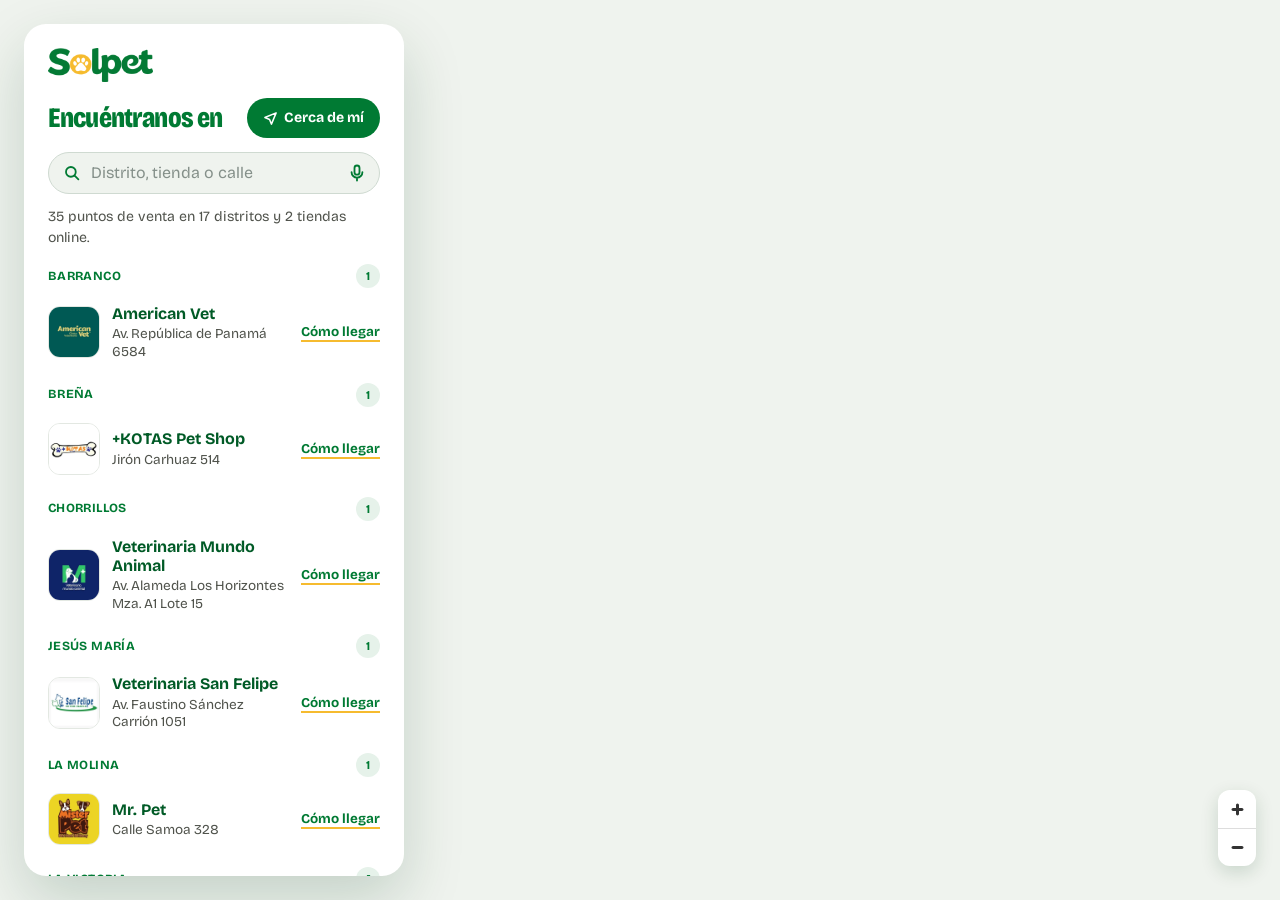
==== commit 8d47f9c4: "Busqueda por voz, distancia en auto, tarjetas minimizables y barra transparente - Barra superior mas" ====
--- a/index.html
+++ b/index.html
@@ -21,21 +21,25 @@
   <script src="assets/vendor/maplibre/maplibre-gl.js" defer></script>
   <script src="mapa/tiendas.js" defer></script>
   <script src="mapa/mapa.js" defer></script>
+  <script src="mapa/lugares.js" defer></script>
   <script src="mapa/app.js" defer></script>
 </head>
 <body>
   <h1 class="sr-only">Solpet: puntos de venta en Lima</h1>
   <div class="map" id="map" role="region" aria-label="Mapa de puntos de venta en Lima"></div>
 
-  <!-- barra superior: logo, buscador y "cerca de mí" -->
+  <!-- barra superior: logo, buscador (con voz) y "cerca de mí" -->
   <header class="bar">
     <div class="bar__row">
       <img class="bar__logo" src="assets/solpet-logo.webp" alt="Solpet" width="640" height="208">
-      <label class="search">
-        <span class="sr-only">Buscar por distrito, tienda o calle</span>
+      <div class="search">
+        <label class="sr-only" for="store-q">Buscar por distrito, tienda o calle</label>
         <svg viewBox="0 0 24 24" aria-hidden="true" fill="none" stroke="currentColor" stroke-width="2.4" stroke-linecap="round"><circle cx="10.5" cy="10.5" r="6.5"/><path d="m15.5 15.5 5 5"/></svg>
         <input id="store-q" type="search" placeholder="Distrito, tienda o calle" autocomplete="off" enterkeyhint="search">
-      </label>
+        <button class="search__mic" id="voice" type="button" aria-label="Buscar por voz: di tu distrito o zona" hidden>
+          <svg viewBox="0 0 24 24" aria-hidden="true" fill="none" stroke="currentColor" stroke-width="2.2" stroke-linecap="round" stroke-linejoin="round"><rect x="9" y="3" width="6" height="11" rx="3"/><path d="M5.5 11a6.5 6.5 0 0 0 13 0M12 17.5V21"/></svg>
+        </button>
+      </div>
       <button class="btn btn--verde bar__near" id="near-me" type="button" aria-label="Ver los puntos de venta más cercanos a mí">
         <svg viewBox="0 0 24 24" aria-hidden="true" fill="none" stroke="currentColor" stroke-width="2.4" stroke-linecap="round" stroke-linejoin="round"><path d="M21 3 3 10.5l7.5 3 3 7.5z"/></svg>
         <span>Cerca de mí</span>
@@ -44,12 +48,20 @@
     <p class="bar__count" id="store-count" aria-live="polite"></p>
   </header>
 
+  <!-- avisos breves en el celular (ubicación, búsqueda por voz, tienda más cercana) -->
+  <p class="toast" id="toast" role="status" aria-live="polite"></p>
+
   <!-- tarjetas que se deslizan; cada una corresponde a un pin -->
   <section class="deck" aria-label="Puntos de venta">
-    <button class="btn deck__list-btn" id="open-list" type="button" aria-expanded="false" aria-controls="sheet">
-      <svg viewBox="0 0 24 24" aria-hidden="true" fill="none" stroke="currentColor" stroke-width="2.4" stroke-linecap="round"><path d="M8 6h13M8 12h13M8 18h13"/><circle cx="3.5" cy="6" r="1.2" fill="currentColor"/><circle cx="3.5" cy="12" r="1.2" fill="currentColor"/><circle cx="3.5" cy="18" r="1.2" fill="currentColor"/></svg>
-      <span>Ver lista</span>
-    </button>
+    <div class="deck__actions">
+      <button class="btn deck__list-btn" id="open-list" type="button" aria-expanded="false" aria-controls="sheet">
+        <svg viewBox="0 0 24 24" aria-hidden="true" fill="none" stroke="currentColor" stroke-width="2.4" stroke-linecap="round"><path d="M8 6h13M8 12h13M8 18h13"/><circle cx="3.5" cy="6" r="1.2" fill="currentColor"/><circle cx="3.5" cy="12" r="1.2" fill="currentColor"/><circle cx="3.5" cy="18" r="1.2" fill="currentColor"/></svg>
+        <span>Ver lista</span>
+      </button>
+      <button class="deck__min" id="toggle-deck" type="button" aria-expanded="true" aria-controls="deck" aria-label="Ocultar las tiendas para ver más mapa">
+        <svg viewBox="0 0 24 24" aria-hidden="true" fill="none" stroke-width="2.6" stroke-linecap="round" stroke-linejoin="round"><path d="m6 5 6 6 6-6" stroke="var(--verde)"/><path d="m6 12 6 6 6-6" stroke="var(--amarillo)"/></svg>
+      </button>
+    </div>
     <button class="deck__nav deck__nav--prev" type="button" data-dir="-1" aria-label="Tienda anterior"><svg viewBox="0 0 24 24" aria-hidden="true" fill="none" stroke="currentColor" stroke-width="2.6" stroke-linecap="round" stroke-linejoin="round"><path d="m15 5-7 7 7 7"/></svg></button>
     <ul class="deck__track" id="deck"></ul>
     <button class="deck__nav deck__nav--next" type="button" data-dir="1" aria-label="Tienda siguiente"><svg viewBox="0 0 24 24" aria-hidden="true" fill="none" stroke="currentColor" stroke-width="2.6" stroke-linecap="round" stroke-linejoin="round"><path d="m9 5 7 7-7 7"/></svg></button>
--- a/mapa/base.css
+++ b/mapa/base.css
@@ -71,6 +71,17 @@
 .search input::placeholder { color: #85908a; }
 .search input:focus-visible { outline: none; border-color: var(--verde); background: var(--blanco); box-shadow: 0 0 0 3px rgba(0, 122, 51, .15); }
 .search input::-webkit-search-cancel-button { cursor: pointer; }
+/* micrófono (búsqueda por voz) dentro del buscador */
+.search input.has-mic { padding-right: 48px; }
+.search__mic {
+  position: absolute; right: 4px; top: 50%; transform: translateY(-50%);
+  width: 38px; height: 38px; display: grid; place-items: center; padding: 0;
+  border: 0; border-radius: 50%; background: transparent; color: var(--verde); cursor: pointer;
+}
+.search__mic svg { position: static; width: 20px; height: 20px; transform: none; color: inherit; }
+.search__mic:hover { background: var(--verde-050); }
+.search__mic.is-listening { background: #d93025; color: var(--blanco); animation: micPulse 1.2s ease-out infinite; }
+@keyframes micPulse { 0% { box-shadow: 0 0 0 0 rgba(217, 48, 37, .45); } 100% { box-shadow: 0 0 0 12px rgba(217, 48, 37, 0); } }
 
 /* ---------- lista de tiendas ---------- */
 .stores__count { font-size: .88rem; color: var(--plomo); }
@@ -131,6 +142,13 @@
   background: #2f7bf5; border: 3px solid var(--blanco);
   box-shadow: 0 0 0 6px rgba(47, 123, 245, .25), 0 2px 6px rgba(0, 0, 0, .25);
 }
+.me-dot--place { background: var(--verde); box-shadow: 0 0 0 6px rgba(0, 122, 51, .22), 0 2px 6px rgba(0, 0, 0, .25); }
+.me-dot__label {
+  position: absolute; left: 50%; bottom: calc(100% + 8px); transform: translateX(-50%);
+  padding: 3px 10px; border-radius: 999px; white-space: nowrap;
+  background: var(--verde); color: var(--blanco); font: 700 .78rem/1.4 var(--display);
+  box-shadow: 0 4px 12px rgba(0, 60, 25, .25);
+}
 .maplibregl-ctrl-group { border-radius: 12px !important; box-shadow: 0 6px 18px rgba(0, 60, 25, .16) !important; overflow: hidden; }
 .maplibregl-ctrl-group button { width: 38px !important; height: 38px !important; }
 .maplibregl-ctrl-attrib { font-size: 10px; }
--- a/mapa/estilos.css
+++ b/mapa/estilos.css
@@ -1,6 +1,6 @@
-/* El mapa a pantalla completa.
-   Las tiendas se recorren deslizando tarjetas abajo (cada tarjeta enciende su pin)
-   y "Ver lista" abre la lista completa por distrito. */
+/* Celular: el mapa a pantalla completa, la barra arriba y las tarjetas abajo (se pueden minimizar).
+   Mientras la persona mueve el mapa, la barra y las tarjetas se vuelven transparentes.
+   PC: ver el bloque "PC / laptop" al final. */
 html, body { height: 100%; }
 body { overflow: hidden; overscroll-behavior: none; }
 .map { position: fixed; inset: 0; }
@@ -14,40 +14,68 @@
 .bar__row {
   pointer-events: auto;
   display: grid; grid-template-columns: 1fr auto; grid-template-areas: "logo near" "search search";
-  align-items: center; gap: 10px;
-  padding: 10px; border-radius: 22px;
+  align-items: center; gap: 6px 10px;
+  padding: 8px 8px 8px 10px; border-radius: 20px;
   background: var(--blanco);
   box-shadow: 0 10px 30px rgba(0, 60, 25, .16);
 }
-.bar__logo { grid-area: logo; height: 26px; width: auto; margin-left: 6px; }
+.bar__logo { grid-area: logo; height: 24px; width: auto; margin-left: 4px; }
 .bar .search { grid-area: search; }
-.bar__near { grid-area: near; min-height: 40px; padding: 0 14px; font-size: .88rem; }
-.bar__count {
-  display: inline-block; margin: 8px 0 0 6px; padding: 4px 12px;
-  border-radius: 999px; background: rgba(255, 255, 255, .92);
-  box-shadow: 0 4px 12px rgba(0, 60, 25, .12);
-  font-size: .8rem; font-weight: 600; color: var(--verde-900);
-  pointer-events: auto;
-}
-.bar__count:empty { display: none; }
+.bar .search input { min-height: 42px; }
+.bar__near { grid-area: near; min-height: 32px; padding: 0 12px; gap: 6px; font-size: .8rem; }
+.bar__near svg { width: 15px; height: 15px; }
+/* en el celular no se muestra el conteo (los avisos salen en .toast); en PC va dentro del panel */
+.bar__count { display: none; }
+
+/* avisos breves (celular) */
+.toast {
+  position: fixed; z-index: 7; left: 12px; right: 12px;
+  top: calc(var(--bar-h, 110px) + 10px);
+  margin: 0 auto; max-width: 420px; padding: 10px 14px;
+  border-radius: 14px; background: var(--verde-900); color: var(--blanco);
+  font-size: .86rem; font-weight: 600; line-height: 1.35; text-align: center;
+  box-shadow: 0 10px 26px rgba(0, 40, 15, .3);
+  opacity: 0; transform: translateY(-6px); pointer-events: none;
+  transition: opacity .25s, transform .25s;
+}
+.toast.is-on { opacity: 1; transform: none; }
+.toast:empty { display: none; }
+
+/* al mover el mapa: barra y tarjetas transparentes para ver mejor */
+.bar__row, .deck { transition: opacity .25s ease, transform .35s var(--ease); }
+body:not(.is-wide):not(.list-open).is-moving .bar__row,
+body:not(.is-wide):not(.list-open).is-moving .deck { opacity: .28; }
 
 /* ---------- tarjetas ---------- */
 .deck {
   position: fixed; z-index: 4; left: 0; right: 0; bottom: 0;
   padding-bottom: calc(10px + var(--safe-b));
   pointer-events: none;
-  transition: transform .35s var(--ease), left .35s var(--ease);
 }
 .deck > * { pointer-events: auto; }
+.deck__actions { display: flex; justify-content: center; align-items: center; gap: 8px; margin-bottom: 10px; pointer-events: none; }
+.deck__actions > * { pointer-events: auto; }
 .deck__list-btn {
-  display: flex; margin: 0 auto 10px;
   min-height: 42px; padding: 0 18px;
   background: var(--blanco); color: var(--verde);
   box-shadow: 0 8px 22px rgba(0, 60, 25, .2);
 }
 .deck__list-btn:hover { background: var(--verde-050); }
+/* botón para minimizar o mostrar las tarjetas: cuadrado blanco con doble flecha */
+.deck__min {
+  width: 42px; height: 42px; display: grid; place-items: center; padding: 0;
+  border: 1px solid #dfe6df; border-radius: 12px; background: var(--blanco); cursor: pointer;
+  box-shadow: 0 8px 22px rgba(0, 60, 25, .2);
+}
+.deck__min svg { width: 22px; height: 22px; transition: transform .3s var(--ease); }
+.deck__min:hover { background: var(--bruma); }
+body.deck-min .deck__min svg { transform: rotate(180deg); }
+body.deck-min .deck__track { display: none; }
+.deck__track { animation: deckIn .3s var(--ease); }
+@keyframes deckIn { from { opacity: 0; transform: translateY(30px); } }
+
 .deck__track {
-  display: flex; gap: 10px;
+  display: flex; align-items: stretch; gap: 10px; /* todas las tarjetas con el mismo alto */
   overflow-x: auto; overscroll-behavior-x: contain;
   scroll-snap-type: x mandatory; scroll-behavior: smooth;
   padding: 4px 16px 6px; scroll-padding: 0 16px;
@@ -57,7 +85,8 @@
 .card {
   flex: 0 0 min(calc(100vw - 52px), 360px);
   scroll-snap-align: center;
-  display: grid; grid-template-columns: 60px minmax(0, 1fr); gap: 4px 14px; align-items: start;
+  display: grid; grid-template-columns: 56px minmax(0, 1fr); grid-template-rows: auto 1fr;
+  gap: 4px 14px; align-items: start;
   padding: 14px; border-radius: 20px;
   background: var(--blanco);
   box-shadow: 0 10px 26px rgba(0, 60, 25, .18), inset 0 0 0 2px transparent;
@@ -65,20 +94,25 @@
   transition: box-shadow .2s;
 }
 .card.is-active { box-shadow: 0 10px 26px rgba(0, 60, 25, .22), inset 0 0 0 2.5px var(--amarillo); }
-.card .store__logo { width: 60px; height: 60px; grid-row: span 2; border-radius: 14px; }
+.card .store__logo { width: 56px; height: 56px; border-radius: 14px; }
 .card__pick { min-width: 0; padding: 0; border: 0; background: none; text-align: left; cursor: pointer; }
 .card__pick:focus-visible { outline-offset: 4px; border-radius: 6px; }
-.card__district { display: block; font-size: .72rem; font-weight: 700; letter-spacing: .03em; text-transform: uppercase; color: var(--verde); }
-.card .store__name { font-size: 1.05rem; margin-top: 1px; }
-.card__foot { grid-column: 2; display: flex; align-items: center; gap: 10px; flex-wrap: wrap; margin-top: 6px; }
+/* distrito y distancia en una sola línea */
+.card__meta { display: flex; align-items: baseline; gap: 6px; min-width: 0; white-space: nowrap; }
+.card__district { font-size: .72rem; font-weight: 700; letter-spacing: .03em; text-transform: uppercase; color: var(--verde); overflow: hidden; text-overflow: ellipsis; }
+.card__km { flex: none; font-size: .74rem; font-weight: 700; color: var(--verde-900); }
+.card__km::before { content: "·"; margin-right: 6px; color: var(--verde); }
+/* nombre en una línea y dirección en máximo dos: así todas las tarjetas miden lo mismo */
+.card .store__name { font-size: 1.05rem; margin-top: 1px; white-space: nowrap; overflow: hidden; text-overflow: ellipsis; }
+.card .store__addr { display: -webkit-box; -webkit-box-orient: vertical; -webkit-line-clamp: 2; overflow: hidden; }
+.card__foot { grid-column: 2; align-self: end; display: flex; align-items: center; gap: 12px; flex-wrap: nowrap; margin-top: 8px; }
 .card__go { min-height: 38px; padding: 0 16px; font-size: .86rem; }
-.card .store__dist { margin-top: 0; }
 .card__foot .store__web { min-height: 38px; }
 /* ultima tarjeta: las tiendas que no tienen pin */
-.card--more { grid-template-columns: 1fr; align-content: center; background: var(--verde); color: var(--blanco); }
-.card--more strong { font-size: 1.05rem; line-height: 1.2; }
-.card--more span { font-size: .86rem; opacity: .9; }
-.card--more .btn { justify-self: start; margin-top: 8px; min-height: 38px; background: var(--amarillo); color: var(--verde-900); font-size: .86rem; }
+.card.card--more { grid-template-columns: 1fr; grid-template-rows: none; align-content: center; gap: 2px; padding: 14px 16px; background: var(--verde); color: var(--blanco); }
+.card--more strong { font-size: 1rem; line-height: 1.2; }
+.card--more span { font-size: .84rem; line-height: 1.3; opacity: .9; }
+.card--more .btn { justify-self: start; margin-top: 8px; min-height: 36px; padding: 0 16px; background: var(--amarillo); color: var(--verde-900); font-size: .86rem; }
 
 .deck__nav { display: none; }
 
@@ -116,9 +150,18 @@
 }
 
 /* celulares muy angostos: "Cerca de mí" solo con icono */
-@media (max-width: 359px) {
-  .bar__near { width: 40px; padding: 0; }
+@media (max-width: 339px) {
+  .bar__near { width: 34px; padding: 0; }
   .bar__near span { position: absolute; width: 1px; height: 1px; overflow: hidden; clip: rect(0 0 0 0); }
+}
+
+/* celulares angostos (iPhone SE, Galaxy S9): logo más chico y los enlaces en una sola fila bajo el texto */
+@media (max-width: 374px) {
+  .card { grid-template-columns: 48px minmax(0, 1fr); gap: 2px 12px; padding: 12px; }
+  .card .store__logo { width: 48px; height: 48px; }
+  .card__foot { grid-column: 1 / -1; margin-top: 8px; gap: 14px; }
+  .card__km::before { margin-right: 4px; }
+  .card__go { min-height: 36px; padding: 0 14px; }
 }
 
 /* celulares en horizontal: barra en una sola fila y tarjetas más bajas */
@@ -126,49 +169,72 @@
   .bar__row { grid-template-columns: auto 1fr auto; grid-template-areas: "logo search near"; padding: 6px 8px; }
   .bar { right: auto; width: min(620px, calc(100vw - 20px)); }
   .bar__count { display: none; }
-  .deck__list-btn { position: absolute; right: 12px; bottom: calc(100% - 2px); margin: 0; }
-  .card { flex-basis: 330px; padding: 10px; }
-  .card .store__logo { width: 48px; height: 48px; }
-  .card__foot { margin-top: 2px; }
+  .deck__actions { position: absolute; right: 12px; bottom: calc(100% - 2px); margin: 0; }
+  body.deck-min .deck__actions { bottom: calc(10px + var(--safe-b)); }
+  .card { flex-basis: 320px; padding: 8px 10px; grid-template-columns: 44px minmax(0, 1fr); gap: 0 10px; border-radius: 16px; }
+  .card .store__logo { width: 44px; height: 44px; border-radius: 10px; }
+  .card .store__name { margin-top: 0; }
+  .card .store__name { font-size: .95rem; }
+  .card .store__addr { font-size: .8rem; }
+  .card__foot { margin-top: 4px; }
+  .card__go, .card__foot .store__web { min-height: 32px; }
+  .deck { padding-bottom: calc(6px + var(--safe-b)); }
   .sheet { top: 10px; left: auto; width: min(440px, 100vw); border-radius: 24px 0 0 0; }
 }
 
-/* ---------- laptop / escritorio ---------- */
-@media (min-width: 900px) {
-  .bar { top: 24px; left: 24px; right: auto; width: min(640px, calc(100vw - 48px)); }
-  .bar__row { grid-template-columns: auto 1fr auto; grid-template-areas: "logo search near"; gap: 14px; padding: 10px 10px 10px 16px; border-radius: 999px; }
-  .bar__logo { height: 30px; margin: 0 4px 0 0; }
-  .bar__near { min-height: 46px; padding: 0 18px; font-size: .95rem; }
-  .bar__count { margin-left: 16px; }
-
-  .deck { padding: 0 24px 24px; }
-  .deck__list-btn { margin: 0 0 12px; }
-  .deck__track { padding: 4px 60px 8px; scroll-padding: 0 60px; gap: 14px; }
-  .card { flex-basis: 340px; scroll-snap-align: start; }
-  .deck__nav {
-    display: grid; place-items: center;
-    position: absolute; bottom: calc(24px + 62px); z-index: 1;
-    width: 44px; height: 44px; border: 0; border-radius: 50%;
-    background: var(--verde); color: var(--blanco); cursor: pointer;
-    box-shadow: 0 8px 20px rgba(0, 60, 25, .25);
-    transition: opacity .2s, background-color .2s;
+/* ---------- PC / laptop ----------
+   Como "Dónde comprar" de la web de referencia: un panel fijo a la izquierda con el logo, el título, el buscador
+   y la lista por distrito; el mapa a la derecha con la ficha del local al tocar un pin.
+   La barra (logo, buscador, "Cerca de mí") se mueve dentro del panel desde app.js. */
+@media (min-width: 900px) and (min-height: 560px) {
+  .deck, .toast { display: none; }
+  .sheet .bar__row { box-shadow: none; }
+
+  .sheet {
+    top: 24px; left: 24px; right: auto; bottom: 24px;
+    width: 430px;
+    display: grid; grid-template-columns: minmax(0, 1fr) auto;
+    grid-template-rows: auto auto auto auto minmax(0, 1fr);
+    grid-template-areas: "logo logo" "title title" "search near" "count count" "list list";
+    column-gap: 10px;
+    padding: 24px 0 0;
+    border-radius: 22px;
+    box-shadow: 0 24px 60px rgba(0, 60, 25, .18);
+    transform: none; visibility: visible; transition: none;
   }
-  .deck__nav:hover { background: var(--verde-900); }
-  .deck__nav:disabled { opacity: 0; pointer-events: none; }
-  .deck__nav svg { width: 22px; height: 22px; }
-  .deck__nav--prev { left: 32px; }
-  .deck__nav--next { right: 32px; }
-
-  .sheet {
-    top: calc(var(--bar-h, 90px) + 36px); left: 24px; right: auto; bottom: 24px;
-    width: 420px; border-radius: 22px;
-    box-shadow: 0 24px 60px rgba(0, 60, 25, .2);
-    transform: translateX(calc(-100% - 40px));
+  /* el contenido de la barra y de la cabecera pasa a ser parte de la grilla del panel */
+  .sheet .bar, .sheet .bar__row, .sheet__head { display: contents; }
+  .sheet .bar { position: static; pointer-events: auto; }
+  .sheet__grip, .sheet__close { display: none; }
+  .sheet .bar__logo { grid-area: logo; justify-self: start; height: 34px; margin: 0 0 16px 24px; }
+  .sheet__title { grid-area: title; margin: 0 24px; font-size: clamp(1.8rem, 2.4vw, 2.2rem); line-height: .95; }
+  .sheet .search { grid-area: search; margin: 18px 0 0 24px; }
+  .sheet .bar__near { grid-area: near; margin: 18px 24px 0 0; min-height: 46px; padding: 0 18px; font-size: .95rem; }
+  .sheet .bar__near svg { display: none; } /* como en la referencia: solo el texto, así el buscador tiene más espacio */
+  .sheet .bar__count {
+    grid-area: count; display: block; margin: 12px 24px 4px; padding: 0;
+    background: none; box-shadow: none; border-radius: 0;
+    font-size: .88rem; font-weight: 400; color: var(--plomo);
   }
-  .sheet__grip { display: none; }
-  .sheet__head { padding: 20px 24px 6px; }
-  .sheet__title { font-size: 2rem; }
-  .sheet .store__links { gap: 0; }
-.sheet__list { padding: 0 24px 16px; }
-  body.list-open .deck { transform: none; left: 468px; }
-}
+  .sheet__list { grid-area: list; padding: 0 24px 16px; scrollbar-width: thin; scrollbar-color: #cfdad1 transparent; }
+
+  /* mapa: los controles de zoom abajo a la derecha */
+  .maplibregl-ctrl-bottom-right .maplibregl-ctrl-group { margin: 0 24px 34px 0; }
+}
+
+/* PC con pantalla angosta (o zoom del navegador): "Cerca de mí" sube junto al título y el buscador ocupa todo el ancho */
+@media (min-width: 900px) and (max-width: 1399px) and (min-height: 560px) {
+  .sheet { width: 380px; grid-template-areas: "logo logo" "title near" "search search" "count count" "list list"; }
+  .sheet__title { align-self: center; margin-right: 0; font-size: 1.75rem; }
+  .sheet .bar__near { align-self: center; margin-top: 0; min-height: 40px; padding: 0 14px; font-size: .88rem; }
+  .sheet .bar__near svg { display: block; }
+  .sheet .search { margin-right: 24px; margin-top: 14px; }
+}
+
+/* PC con poca altura (laptop pequeña o zoom del navegador) */
+@media (min-width: 900px) and (min-height: 560px) and (max-height: 720px) {
+  .sheet { top: 14px; bottom: 14px; left: 14px; padding-top: 18px; }
+  .sheet .bar__logo { height: 28px; margin-bottom: 10px; }
+  .sheet__title { font-size: 1.7rem; }
+  .sheet .search { margin-top: 12px; }
+}
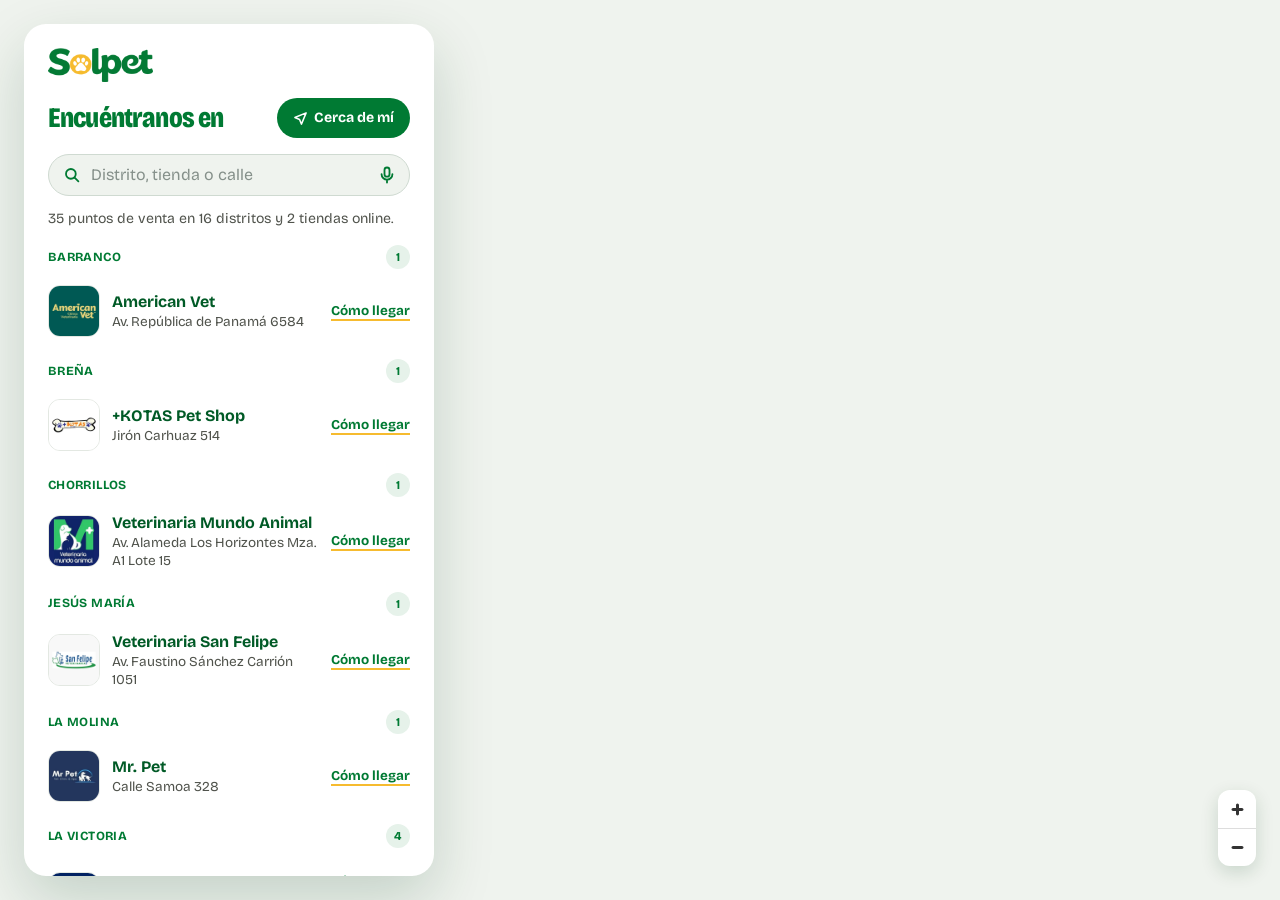
==== commit f1059912: "Coordenadas de Google Maps para los 35 locales, logos y revision general - Coordenadas de la tabla D" ====
--- a/index.html
+++ b/index.html
@@ -8,9 +8,20 @@
   <meta name="theme-color" content="#007A33">
   <link rel="icon" type="image/png" href="assets/favicon.png">
   <link rel="apple-touch-icon" href="assets/apple-touch-icon.png">
-  <meta property="og:title" content="Solpet | Puntos de venta">
-  <meta property="og:description" content="Encuentra las tiendas y veterinarias de Lima donde están los productos de Solpet.">
-  <meta property="og:image" content="assets/icono-512.png">
+  <link rel="canonical" href="https://unrecord.github.io/SOLPET/">
+  <link rel="manifest" href="manifest.webmanifest">
+  <!-- vista previa al compartir el enlace (WhatsApp, Facebook, etc.): las direcciones deben ser completas -->
+  <meta property="og:type" content="website">
+  <meta property="og:site_name" content="Solpet">
+  <meta property="og:locale" content="es_PE">
+  <meta property="og:url" content="https://unrecord.github.io/SOLPET/">
+  <meta property="og:title" content="Solpet | Encuentra tu punto de venta más cercano">
+  <meta property="og:description" content="Tiendas y veterinarias de Lima donde están los productos de Solpet. Busca por distrito, por voz o cerca de ti.">
+  <meta property="og:image" content="https://unrecord.github.io/SOLPET/assets/compartir.png">
+  <meta property="og:image:width" content="1200">
+  <meta property="og:image:height" content="630">
+  <meta property="og:image:alt" content="Logo de Solpet y el texto: encuentra tu punto de venta más cercano">
+  <meta name="twitter:card" content="summary_large_image">
   <link rel="preconnect" href="https://fonts.googleapis.com">
   <link rel="preconnect" href="https://fonts.gstatic.com" crossorigin>
   <link rel="preconnect" href="https://tiles.openfreemap.org" crossorigin>
@@ -25,8 +36,11 @@
   <script src="mapa/app.js" defer></script>
 </head>
 <body>
-  <h1 class="sr-only">Solpet: puntos de venta en Lima</h1>
-  <div class="map" id="map" role="region" aria-label="Mapa de puntos de venta en Lima"></div>
+  <main>
+    <h1 class="sr-only">Solpet: puntos de venta en Lima</h1>
+    <div class="map" id="map" role="region" aria-label="Mapa de puntos de venta en Lima"></div>
+  </main>
+  <noscript><p class="noscript">Para ver el mapa de puntos de venta, activa JavaScript en tu navegador.</p></noscript>
 
   <!-- barra superior: logo, buscador (con voz) y "cerca de mí" -->
   <header class="bar">
--- a/mapa/base.css
+++ b/mapa/base.css
@@ -136,6 +136,7 @@
 
 /* ---------- mapa ---------- */
 .map { background: var(--bruma); }
+.noscript { position: fixed; inset: 0; z-index: 9; display: grid; place-items: center; margin: 0; padding: 24px; background: var(--verde); color: var(--blanco); font-weight: 700; text-align: center; }
 .map__fallback { position: absolute; inset: 0; display: grid; place-items: center; color: var(--verde); padding: 24px; text-align: center; }
 .me-dot {
   width: 18px; height: 18px; border-radius: 50%;
--- a/mapa/estilos.css
+++ b/mapa/estilos.css
@@ -71,6 +71,10 @@
 .deck__min:hover { background: var(--bruma); }
 body.deck-min .deck__min svg { transform: rotate(180deg); }
 body.deck-min .deck__track { display: none; }
+/* créditos del mapa (ⓘ): justo encima de las tarjetas, sin taparlas; se aclara junto con ellas al mover el mapa */
+body:not(.is-wide) .maplibregl-ctrl-bottom-right { bottom: var(--deck-h, 0px); transition: bottom .3s var(--ease), opacity .25s; }
+body:not(.is-wide).list-open .maplibregl-ctrl-bottom-right { bottom: 0; }
+body:not(.is-wide):not(.list-open).is-moving .maplibregl-ctrl-bottom-right { opacity: .28; }
 .deck__track { animation: deckIn .3s var(--ease); }
 @keyframes deckIn { from { opacity: 0; transform: translateY(30px); } }
 
@@ -102,9 +106,10 @@
 .card__district { font-size: .72rem; font-weight: 700; letter-spacing: .03em; text-transform: uppercase; color: var(--verde); overflow: hidden; text-overflow: ellipsis; }
 .card__km { flex: none; font-size: .74rem; font-weight: 700; color: var(--verde-900); }
 .card__km::before { content: "·"; margin-right: 6px; color: var(--verde); }
-/* nombre en una línea y dirección en máximo dos: así todas las tarjetas miden lo mismo */
+/* nombre y dirección en una línea cada uno: así todas las tarjetas miden lo mismo
+   (la dirección completa está en la lista, en la ficha y en Google Maps) */
 .card .store__name { font-size: 1.05rem; margin-top: 1px; white-space: nowrap; overflow: hidden; text-overflow: ellipsis; }
-.card .store__addr { display: -webkit-box; -webkit-box-orient: vertical; -webkit-line-clamp: 2; overflow: hidden; }
+.card .store__addr { white-space: nowrap; overflow: hidden; text-overflow: ellipsis; }
 .card__foot { grid-column: 2; align-self: end; display: flex; align-items: center; gap: 12px; flex-wrap: nowrap; margin-top: 8px; }
 .card__go { min-height: 38px; padding: 0 16px; font-size: .86rem; }
 .card__foot .store__web { min-height: 38px; }
@@ -192,10 +197,10 @@
 
   .sheet {
     top: 24px; left: 24px; right: auto; bottom: 24px;
-    width: 430px;
+    width: 410px;
     display: grid; grid-template-columns: minmax(0, 1fr) auto;
     grid-template-rows: auto auto auto auto minmax(0, 1fr);
-    grid-template-areas: "logo logo" "title title" "search near" "count count" "list list";
+    grid-template-areas: "logo logo" "title near" "search search" "count count" "list list";
     column-gap: 10px;
     padding: 24px 0 0;
     border-radius: 22px;
@@ -207,10 +212,10 @@
   .sheet .bar { position: static; pointer-events: auto; }
   .sheet__grip, .sheet__close { display: none; }
   .sheet .bar__logo { grid-area: logo; justify-self: start; height: 34px; margin: 0 0 16px 24px; }
-  .sheet__title { grid-area: title; margin: 0 24px; font-size: clamp(1.8rem, 2.4vw, 2.2rem); line-height: .95; }
-  .sheet .search { grid-area: search; margin: 18px 0 0 24px; }
-  .sheet .bar__near { grid-area: near; margin: 18px 24px 0 0; min-height: 46px; padding: 0 18px; font-size: .95rem; }
-  .sheet .bar__near svg { display: none; } /* como en la referencia: solo el texto, así el buscador tiene más espacio */
+  /* "Cerca de mí" junto al título y el buscador (con micrófono) a todo el ancho */
+  .sheet__title { grid-area: title; align-self: center; margin: 0 0 0 24px; font-size: clamp(1.75rem, 2.2vw, 2.1rem); line-height: .95; white-space: nowrap; }
+  .sheet .search { grid-area: search; margin: 16px 24px 0; }
+  .sheet .bar__near { grid-area: near; align-self: center; margin: 0 24px 0 0; min-height: 40px; padding: 0 14px; font-size: .88rem; }
   .sheet .bar__count {
     grid-area: count; display: block; margin: 12px 24px 4px; padding: 0;
     background: none; box-shadow: none; border-radius: 0;
@@ -222,15 +227,6 @@
   .maplibregl-ctrl-bottom-right .maplibregl-ctrl-group { margin: 0 24px 34px 0; }
 }
 
-/* PC con pantalla angosta (o zoom del navegador): "Cerca de mí" sube junto al título y el buscador ocupa todo el ancho */
-@media (min-width: 900px) and (max-width: 1399px) and (min-height: 560px) {
-  .sheet { width: 380px; grid-template-areas: "logo logo" "title near" "search search" "count count" "list list"; }
-  .sheet__title { align-self: center; margin-right: 0; font-size: 1.75rem; }
-  .sheet .bar__near { align-self: center; margin-top: 0; min-height: 40px; padding: 0 14px; font-size: .88rem; }
-  .sheet .bar__near svg { display: block; }
-  .sheet .search { margin-right: 24px; margin-top: 14px; }
-}
-
 /* PC con poca altura (laptop pequeña o zoom del navegador) */
 @media (min-width: 900px) and (min-height: 560px) and (max-height: 720px) {
   .sheet { top: 14px; bottom: 14px; left: 14px; padding-top: 18px; }
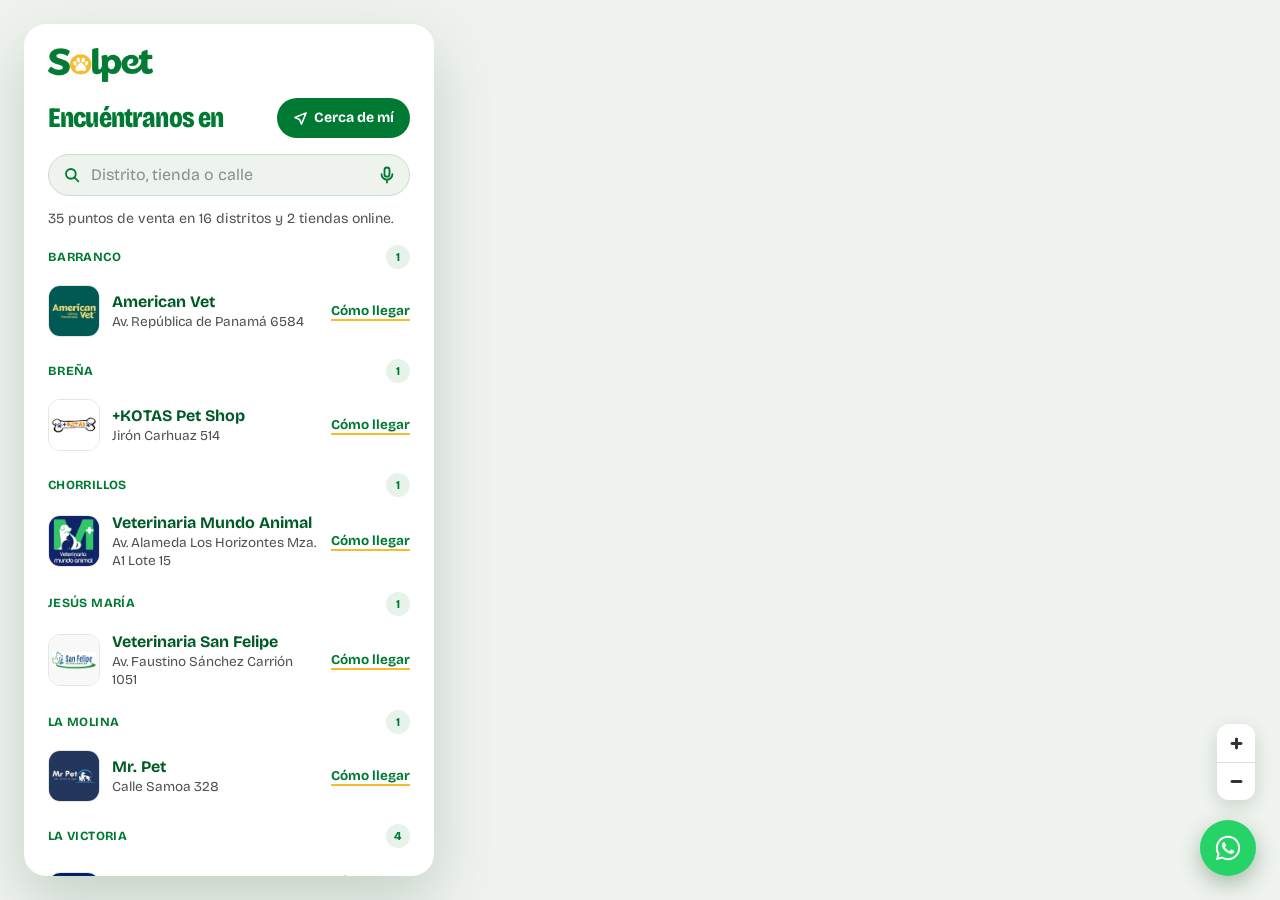
==== commit 430aa5ad: "Boton de WhatsApp y llamada al 960 471 967 - Boton flotante de WhatsApp abajo a la derecha (en el ce" ====
--- a/index.html
+++ b/index.html
@@ -62,6 +62,14 @@
     <p class="bar__count" id="store-count" aria-live="polite"></p>
   </header>
 
+  <!-- contacto por WhatsApp: el mensaje se arma al tocarlo (con el lugar buscado, si hay uno) -->
+  <aside aria-label="Contacto">
+  <a class="wsp" id="wsp" href="https://wa.me/51960471967" target="_blank" rel="noopener"
+     aria-label="Escríbenos por WhatsApp al 960 471 967 para saber cuál es la tienda más cercana" title="Escríbenos por WhatsApp">
+    <svg viewBox="0 0 32 32" aria-hidden="true"><path fill="currentColor" d="M16.04 3C8.86 3 3.02 8.83 3.02 16c0 2.29.6 4.53 1.74 6.5L3 29l6.68-1.75A13 13 0 0 0 16.04 29C23.2 29 29 23.17 29 16S23.2 3 16.04 3Zm0 23.8c-2 0-3.95-.54-5.65-1.55l-.4-.24-3.97 1.04 1.06-3.86-.26-.4A10.77 10.77 0 0 1 5.2 16c0-5.97 4.86-10.82 10.84-10.82 5.97 0 10.8 4.85 10.8 10.82 0 5.96-4.84 10.8-10.8 10.8Zm5.93-8.1c-.33-.16-1.93-.95-2.23-1.06-.3-.11-.52-.16-.73.16-.22.33-.84 1.06-1.03 1.27-.19.22-.38.25-.7.08-.33-.16-1.38-.5-2.62-1.6-.97-.87-1.62-1.93-1.81-2.26-.19-.32-.02-.5.14-.66.15-.15.33-.38.49-.57.16-.19.22-.33.33-.54.1-.22.05-.41-.03-.57-.08-.16-.73-1.76-1-2.41-.27-.63-.54-.55-.73-.56h-.62c-.22 0-.57.08-.87.41-.3.32-1.14 1.11-1.14 2.71s1.17 3.15 1.33 3.36c.16.22 2.3 3.5 5.56 4.91.78.34 1.39.54 1.86.69.78.25 1.49.21 2.05.13.63-.09 1.93-.79 2.2-1.55.27-.76.27-1.41.19-1.55-.08-.13-.3-.21-.62-.37Z"/></svg>
+  </a>
+  </aside>
+
   <!-- avisos breves en el celular (ubicación, búsqueda por voz, tienda más cercana) -->
   <p class="toast" id="toast" role="status" aria-live="polite"></p>
 
--- a/mapa/base.css
+++ b/mapa/base.css
@@ -172,3 +172,10 @@
 @media (prefers-reduced-motion: reduce) {
   *, *::before, *::after { transition-duration: 0s !important; animation-duration: 0s !important; scroll-behavior: auto !important; }
 }
+
+/* contacto al final de la lista */
+.contacto { margin: 18px 0 6px; padding: 16px; border-radius: 16px; background: var(--bruma); text-align: center; }
+.contacto__titulo { font-weight: 700; color: var(--verde-900); font-size: .92rem; }
+.contacto__acciones { display: flex; justify-content: center; flex-wrap: wrap; gap: 8px 18px; margin-top: 8px; }
+.contacto__acciones a { display: inline-flex; align-items: center; min-height: 36px; font-size: .88rem; font-weight: 700; color: var(--verde); text-decoration: underline; text-decoration-color: var(--amarillo); text-decoration-thickness: 2px; text-underline-offset: 4px; }
+.contacto__wsp::before { content: ""; width: 10px; height: 10px; margin-right: 7px; border-radius: 50%; background: #25D366; }
--- a/mapa/estilos.css
+++ b/mapa/estilos.css
@@ -46,6 +46,23 @@
 body:not(.is-wide):not(.list-open).is-moving .bar__row,
 body:not(.is-wide):not(.list-open).is-moving .deck { opacity: .28; }
 
+/* ---------- botón de WhatsApp ----------
+   celular: a la derecha, en la fila de "Ver lista" (sube y baja con las tarjetas); PC: esquina inferior derecha */
+.wsp {
+  /* centrado con la fila de "Ver lista" (42 px de alto y 10 px de margen), arriba de las tarjetas */
+  position: fixed; z-index: 5; right: 14px; bottom: calc(var(--deck-h, 0px) - 48px);
+  width: 54px; height: 54px; display: grid; place-items: center; border-radius: 50%;
+  background: #25D366; color: var(--blanco);
+  box-shadow: 0 8px 22px rgba(0, 60, 25, .3);
+  transition: bottom .3s var(--ease), opacity .25s, transform .2s;
+}
+.wsp svg { width: 30px; height: 30px; }
+.wsp:hover { transform: scale(1.06); }
+.wsp:active { transform: scale(.96); }
+.wsp:focus-visible { outline: 3px solid var(--verde-900); outline-offset: 3px; }
+body.list-open:not(.is-wide) .wsp { opacity: 0; pointer-events: none; }
+body:not(.is-wide):not(.list-open).is-moving .wsp { opacity: .28; }
+
 /* ---------- tarjetas ---------- */
 .deck {
   position: fixed; z-index: 4; left: 0; right: 0; bottom: 0;
@@ -72,7 +89,8 @@
 body.deck-min .deck__min svg { transform: rotate(180deg); }
 body.deck-min .deck__track { display: none; }
 /* créditos del mapa (ⓘ): justo encima de las tarjetas, sin taparlas; se aclara junto con ellas al mover el mapa */
-body:not(.is-wide) .maplibregl-ctrl-bottom-right { bottom: var(--deck-h, 0px); transition: bottom .3s var(--ease), opacity .25s; }
+body:not(.is-wide) .maplibregl-ctrl-bottom-right { right: auto; left: 0; bottom: var(--deck-h, 0px); transition: bottom .3s var(--ease), opacity .25s; }
+body:not(.is-wide) .maplibregl-ctrl-bottom-right .maplibregl-ctrl-attrib.maplibregl-compact { margin: 0 0 10px 10px; }
 body:not(.is-wide).list-open .maplibregl-ctrl-bottom-right { bottom: 0; }
 body:not(.is-wide):not(.list-open).is-moving .maplibregl-ctrl-bottom-right { opacity: .28; }
 .deck__track { animation: deckIn .3s var(--ease); }
@@ -174,7 +192,8 @@
   .bar__row { grid-template-columns: auto 1fr auto; grid-template-areas: "logo search near"; padding: 6px 8px; }
   .bar { right: auto; width: min(620px, calc(100vw - 20px)); }
   .bar__count { display: none; }
-  .deck__actions { position: absolute; right: 12px; bottom: calc(100% - 2px); margin: 0; }
+  .deck__actions { position: absolute; right: 80px; bottom: calc(100% - 2px); margin: 0; }
+  .wsp { width: 48px; height: 48px; bottom: calc(var(--deck-h, 0px) - 2px); }
   body.deck-min .deck__actions { bottom: calc(10px + var(--safe-b)); }
   .card { flex-basis: 320px; padding: 8px 10px; grid-template-columns: 44px minmax(0, 1fr); gap: 0 10px; border-radius: 16px; }
   .card .store__logo { width: 44px; height: 44px; border-radius: 10px; }
@@ -224,7 +243,9 @@
   .sheet__list { grid-area: list; padding: 0 24px 16px; scrollbar-width: thin; scrollbar-color: #cfdad1 transparent; }
 
   /* mapa: los controles de zoom abajo a la derecha */
-  .maplibregl-ctrl-bottom-right .maplibregl-ctrl-group { margin: 0 24px 34px 0; }
+  .maplibregl-ctrl-bottom-right { bottom: 88px; } /* zoom y créditos encima del botón de WhatsApp */
+  .maplibregl-ctrl-bottom-right .maplibregl-ctrl-group { margin: 0 25px 12px 0; }
+  .wsp { right: 24px; bottom: 24px; width: 56px; height: 56px; }
 }
 
 /* PC con poca altura (laptop pequeña o zoom del navegador) */
